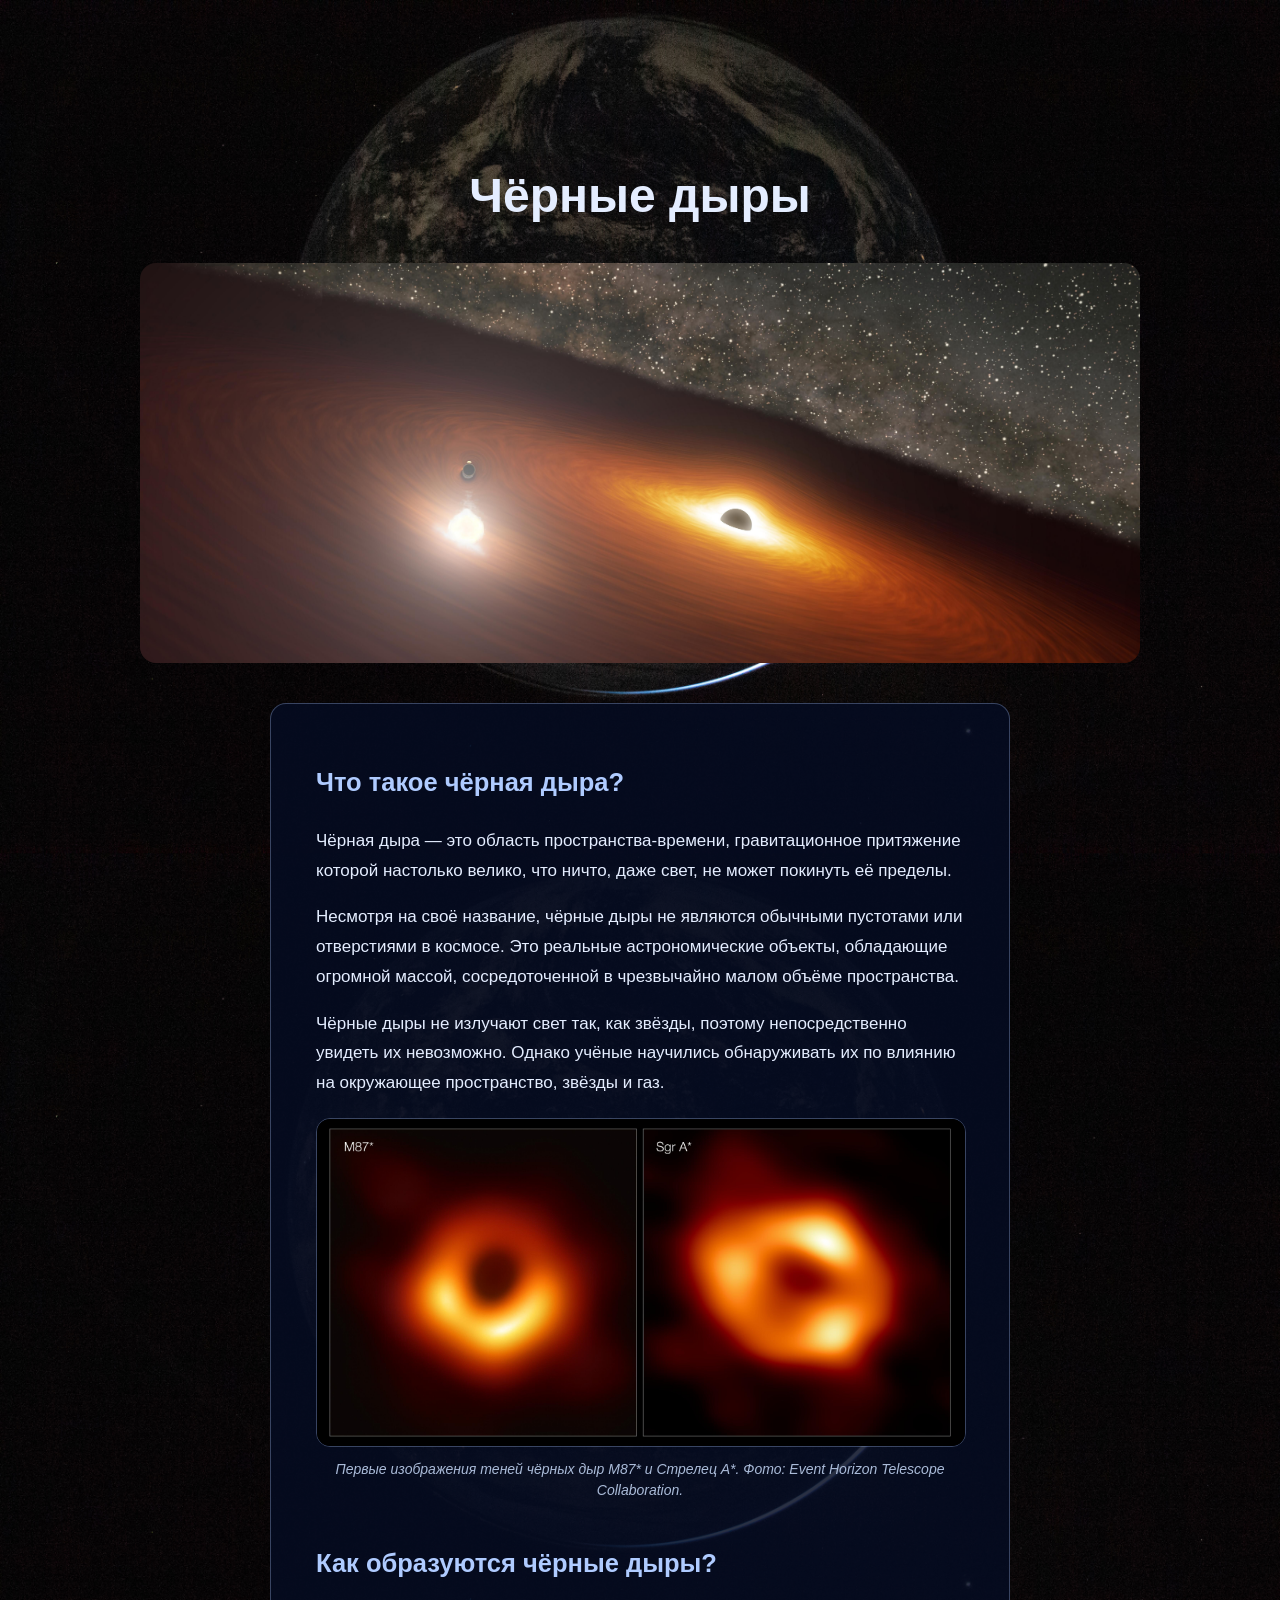
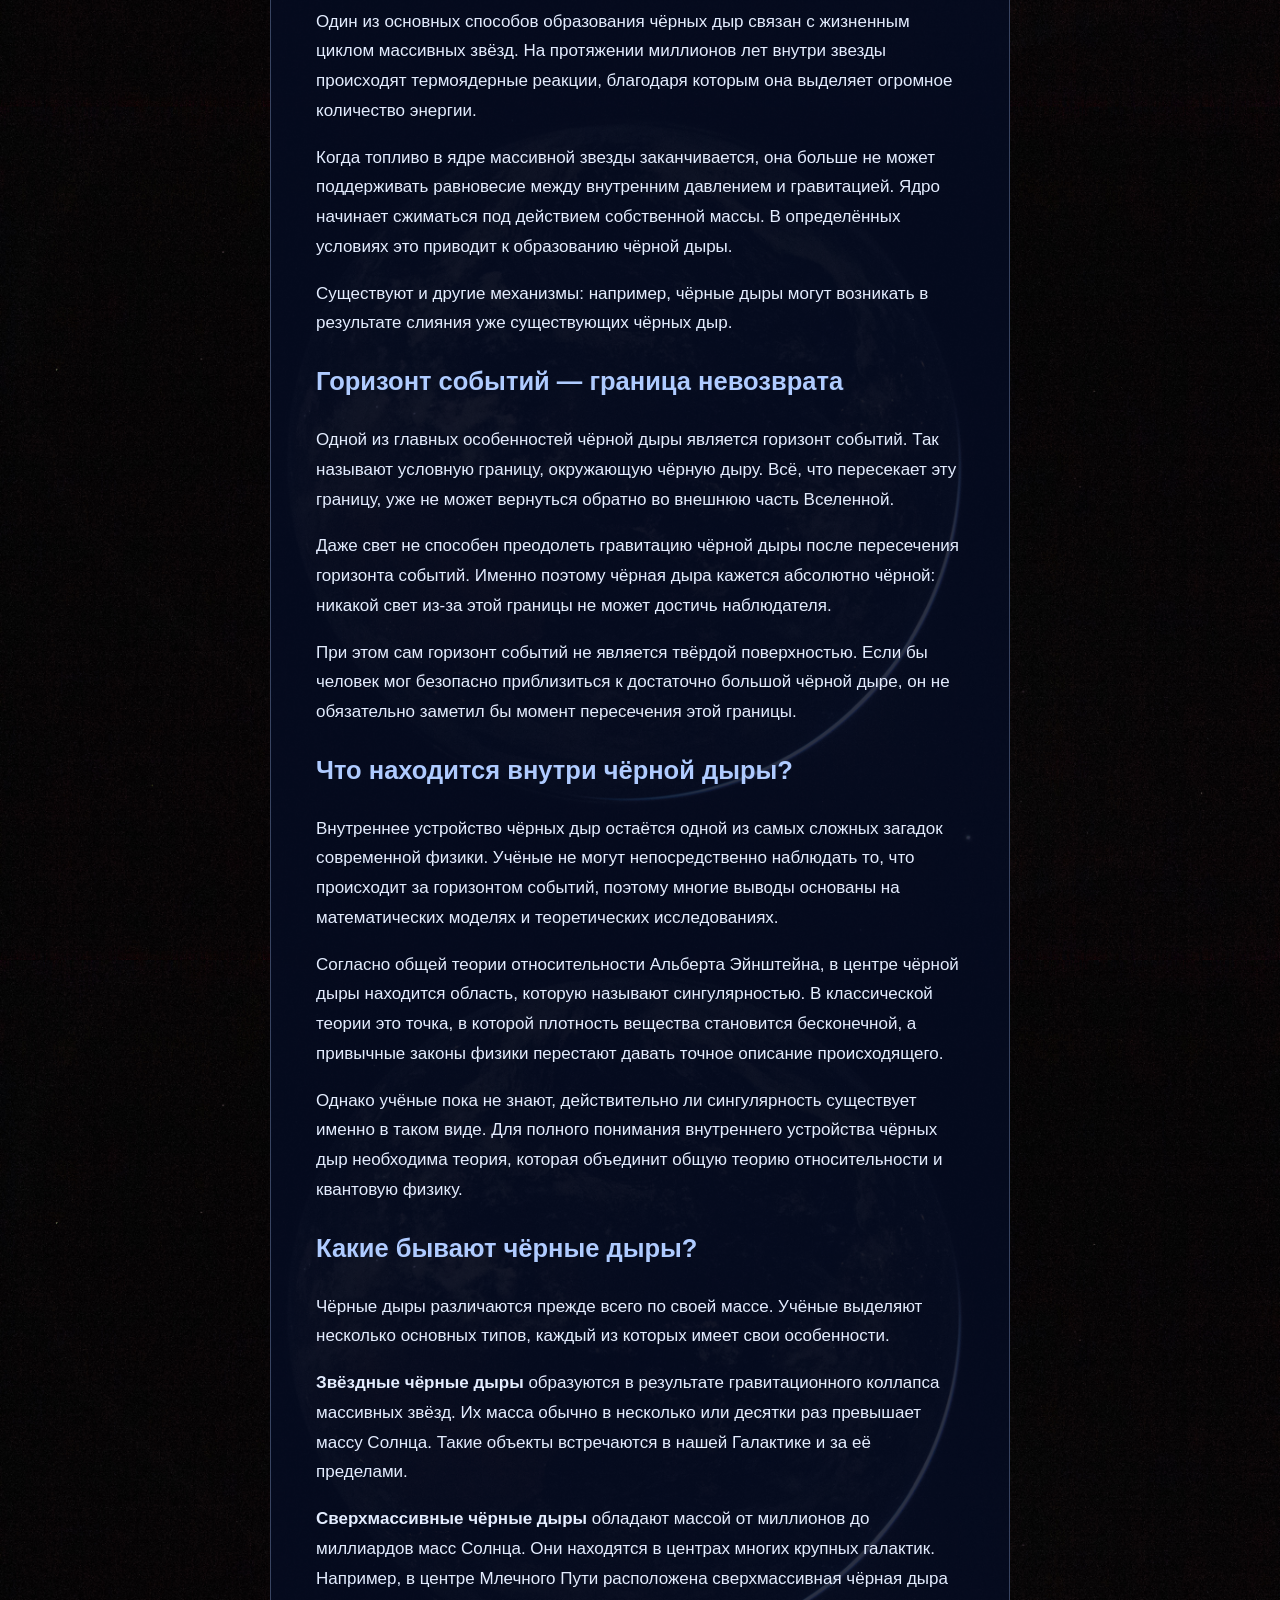
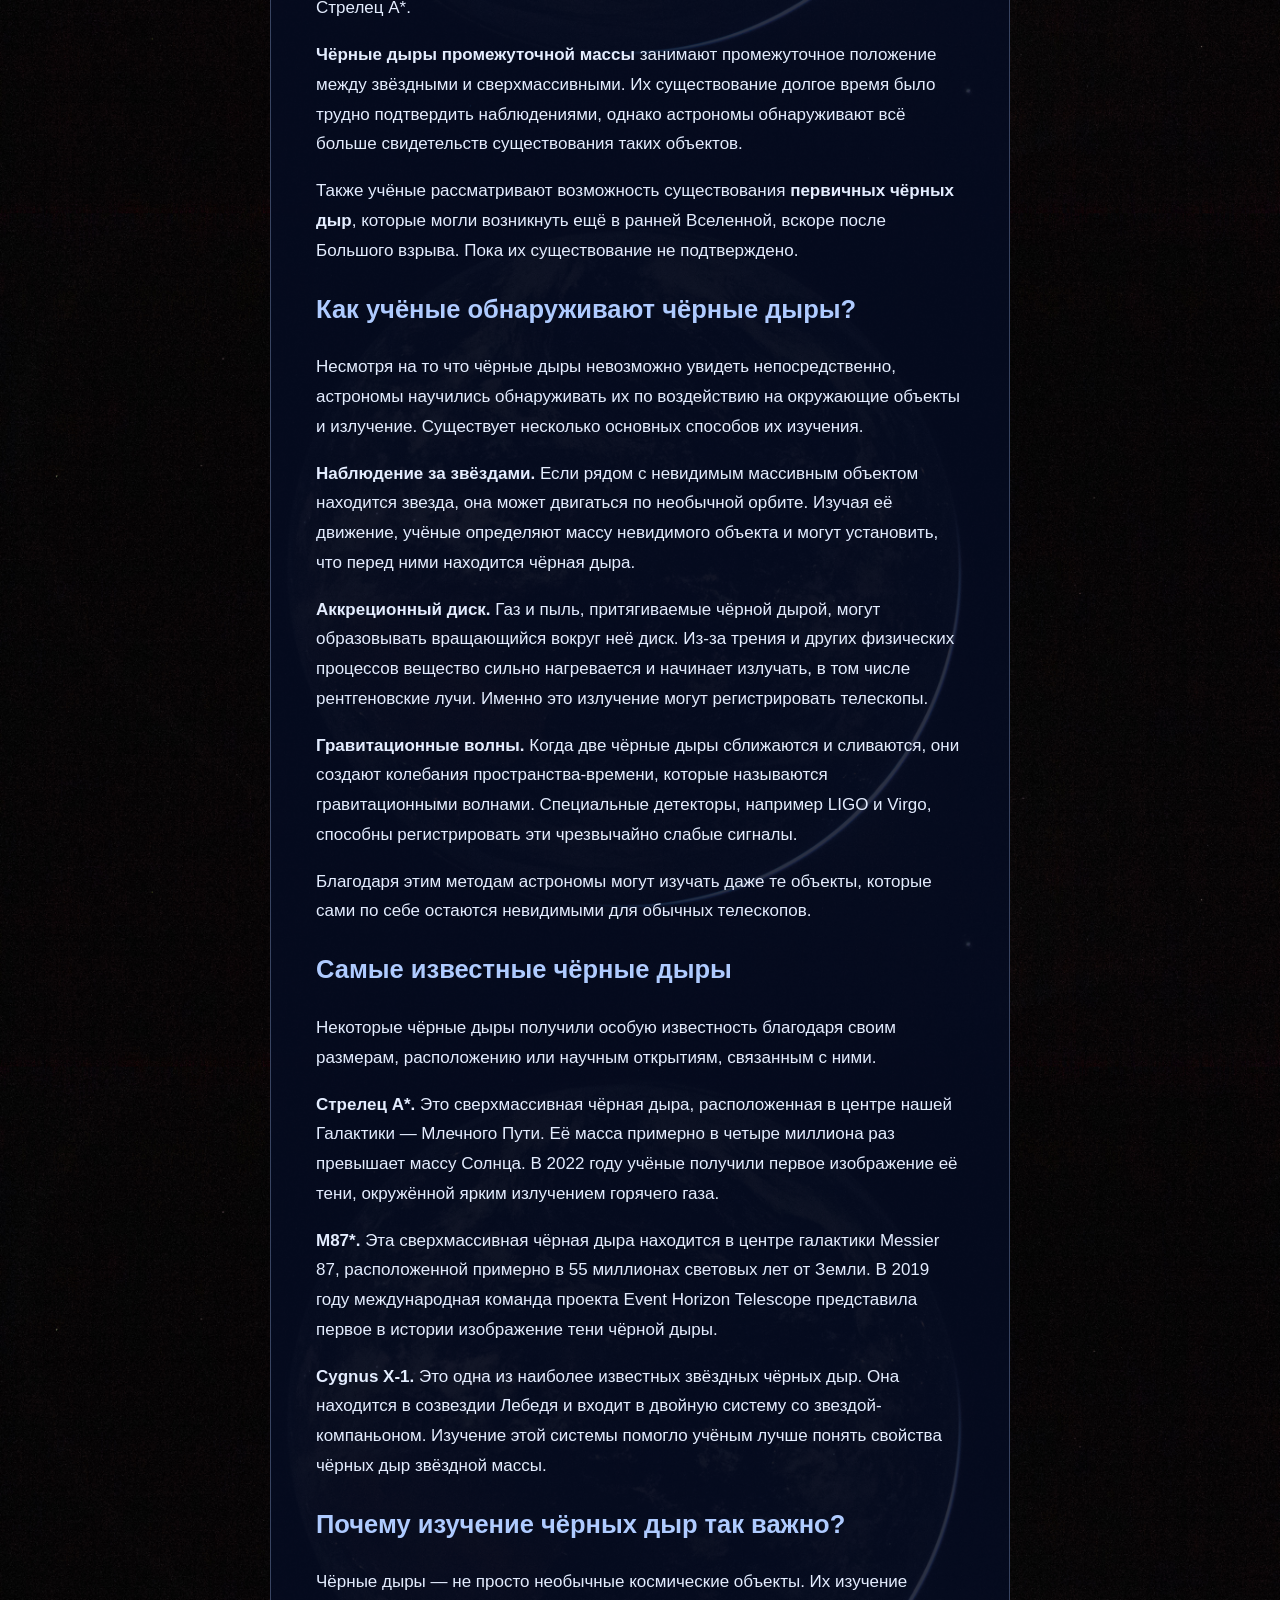
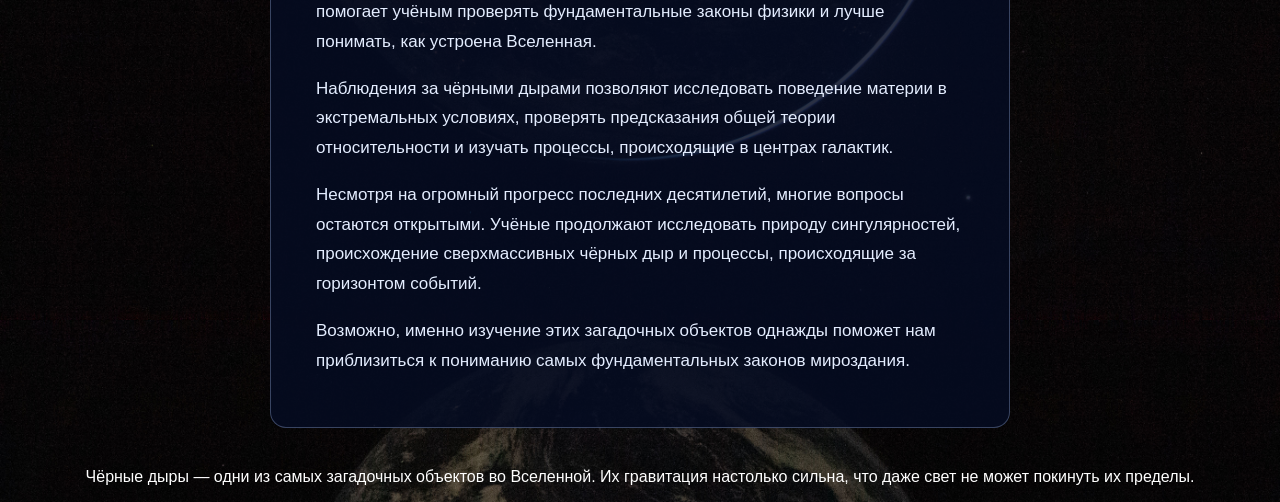
==== black-hole.html @ cbe3c714 "Update black-hole.html" ====
<!DOCTYPE html>
<html lang="ru">
<head>
    <meta charset="UTF-8">
    <meta name="viewport" content="width=device-width, initial-scale=1.0">
    <title>Чёрные дыры</title>
    <link rel="stylesheet" href="style.css">
</head>
<body class="science-page">

    <h1>Чёрные дыры</h1>
    <img src="images/black-hole.jpg" alt="Чёрная дыра" class="article-main-image">
    <div class="article-content">
    <h2>Что такое чёрная дыра?</h2>

    <p>
        Чёрная дыра — это область пространства-времени,
        гравитационное притяжение которой настолько велико,
        что ничто, даже свет, не может покинуть её пределы.
    </p>

    <p>
        Несмотря на своё название, чёрные дыры не являются
        обычными пустотами или отверстиями в космосе.
        Это реальные астрономические объекты, обладающие
        огромной массой, сосредоточенной в чрезвычайно
        малом объёме пространства.
    </p>

    <p>
        Чёрные дыры не излучают свет так, как звёзды,
        поэтому непосредственно увидеть их невозможно.
        Однако учёные научились обнаруживать их по влиянию
        на окружающее пространство, звёзды и газ.
    </p>
    <figure class="article-figure">
    <img src="images/black-holes-eht.jpeg" alt="Изображения чёрных дыр M87* и Стрелец A*">

    <figcaption>
        Первые изображения теней чёрных дыр M87* и Стрелец A*.
        Фото: Event Horizon Telescope Collaboration.
    </figcaption>
</figure>

    <h2>Как образуются чёрные дыры?</h2>

    <p>
        Один из основных способов образования чёрных дыр
        связан с жизненным циклом массивных звёзд.
        На протяжении миллионов лет внутри звезды происходят
        термоядерные реакции, благодаря которым она выделяет
        огромное количество энергии.
    </p>

    <p>
        Когда топливо в ядре массивной звезды заканчивается,
        она больше не может поддерживать равновесие между
        внутренним давлением и гравитацией. Ядро начинает
        сжиматься под действием собственной массы.
        В определённых условиях это приводит к образованию
        чёрной дыры.
    </p>

    <p>
        Существуют и другие механизмы: например, чёрные дыры
        могут возникать в результате слияния уже существующих
        чёрных дыр.
    </p>
    <h2>Горизонт событий — граница невозврата</h2>

<p>
    Одной из главных особенностей чёрной дыры является
    горизонт событий. Так называют условную границу,
    окружающую чёрную дыру. Всё, что пересекает эту
    границу, уже не может вернуться обратно во внешнюю
    часть Вселенной.
</p>

<p>
    Даже свет не способен преодолеть гравитацию чёрной
    дыры после пересечения горизонта событий. Именно
    поэтому чёрная дыра кажется абсолютно чёрной:
    никакой свет из-за этой границы не может достичь
    наблюдателя.
</p>

<p>
    При этом сам горизонт событий не является твёрдой
    поверхностью. Если бы человек мог безопасно
    приблизиться к достаточно большой чёрной дыре,
    он не обязательно заметил бы момент пересечения
    этой границы.
</p>
<h2>Что находится внутри чёрной дыры?</h2>

<p>
    Внутреннее устройство чёрных дыр остаётся одной
    из самых сложных загадок современной физики.
    Учёные не могут непосредственно наблюдать то,
    что происходит за горизонтом событий, поэтому
    многие выводы основаны на математических моделях
    и теоретических исследованиях.
</p>

<p>
    Согласно общей теории относительности Альберта
    Эйнштейна, в центре чёрной дыры находится область,
    которую называют сингулярностью. В классической
    теории это точка, в которой плотность вещества
    становится бесконечной, а привычные законы физики
    перестают давать точное описание происходящего.
</p>

<p>
    Однако учёные пока не знают, действительно ли
    сингулярность существует именно в таком виде.
    Для полного понимания внутреннего устройства
    чёрных дыр необходима теория, которая объединит
    общую теорию относительности и квантовую физику.
</p>
<h2>Какие бывают чёрные дыры?</h2>

<p>
    Чёрные дыры различаются прежде всего по своей массе.
    Учёные выделяют несколько основных типов, каждый
    из которых имеет свои особенности.
</p>

<p>
    <strong>Звёздные чёрные дыры</strong> образуются
    в результате гравитационного коллапса массивных
    звёзд. Их масса обычно в несколько или десятки раз
    превышает массу Солнца. Такие объекты встречаются
    в нашей Галактике и за её пределами.
</p>

<p>
    <strong>Сверхмассивные чёрные дыры</strong> обладают
    массой от миллионов до миллиардов масс Солнца.
    Они находятся в центрах многих крупных галактик.
    Например, в центре Млечного Пути расположена
    сверхмассивная чёрная дыра Стрелец A*.
</p>

<p>
    <strong>Чёрные дыры промежуточной массы</strong>
    занимают промежуточное положение между звёздными
    и сверхмассивными. Их существование долгое время
    было трудно подтвердить наблюдениями, однако
    астрономы обнаруживают всё больше свидетельств
    существования таких объектов.
</p>

<p>
    Также учёные рассматривают возможность
    существования <strong>первичных чёрных дыр</strong>,
    которые могли возникнуть ещё в ранней Вселенной,
    вскоре после Большого взрыва. Пока их существование
    не подтверждено.
</p>
<h2>Как учёные обнаруживают чёрные дыры?</h2>

<p>
    Несмотря на то что чёрные дыры невозможно увидеть
    непосредственно, астрономы научились обнаруживать
    их по воздействию на окружающие объекты и излучение.
    Существует несколько основных способов их изучения.
</p>

<p>
    <strong>Наблюдение за звёздами.</strong>
    Если рядом с невидимым массивным объектом находится
    звезда, она может двигаться по необычной орбите.
    Изучая её движение, учёные определяют массу
    невидимого объекта и могут установить, что перед
    ними находится чёрная дыра.
</p>

<p>
    <strong>Аккреционный диск.</strong>
    Газ и пыль, притягиваемые чёрной дырой, могут
    образовывать вращающийся вокруг неё диск.
    Из-за трения и других физических процессов
    вещество сильно нагревается и начинает излучать,
    в том числе рентгеновские лучи. Именно это
    излучение могут регистрировать телескопы.
</p>

<p>
    <strong>Гравитационные волны.</strong>
    Когда две чёрные дыры сближаются и сливаются,
    они создают колебания пространства-времени,
    которые называются гравитационными волнами.
    Специальные детекторы, например LIGO и Virgo,
    способны регистрировать эти чрезвычайно слабые
    сигналы.
</p>

<p>
    Благодаря этим методам астрономы могут изучать
    даже те объекты, которые сами по себе остаются
    невидимыми для обычных телескопов.
</p>
<h2>Самые известные чёрные дыры</h2>

<p>
    Некоторые чёрные дыры получили особую известность
    благодаря своим размерам, расположению или научным
    открытиям, связанным с ними.
</p>

<p>
    <strong>Стрелец A*.</strong>
    Это сверхмассивная чёрная дыра, расположенная
    в центре нашей Галактики — Млечного Пути.
    Её масса примерно в четыре миллиона раз превышает
    массу Солнца. В 2022 году учёные получили первое
    изображение её тени, окружённой ярким излучением
    горячего газа.
</p>

<p>
    <strong>M87*.</strong>
    Эта сверхмассивная чёрная дыра находится в центре
    галактики Messier 87, расположенной примерно
    в 55 миллионах световых лет от Земли.
    В 2019 году международная команда проекта
    Event Horizon Telescope представила первое
    в истории изображение тени чёрной дыры.
</p>

<p>
    <strong>Cygnus X-1.</strong>
    Это одна из наиболее известных звёздных чёрных дыр.
    Она находится в созвездии Лебедя и входит в двойную
    систему со звездой-компаньоном. Изучение этой
    системы помогло учёным лучше понять свойства
    чёрных дыр звёздной массы.
</p>
<h2>Почему изучение чёрных дыр так важно?</h2>

<p>
    Чёрные дыры — не просто необычные космические
    объекты. Их изучение помогает учёным проверять
    фундаментальные законы физики и лучше понимать,
    как устроена Вселенная.
</p>

<p>
    Наблюдения за чёрными дырами позволяют исследовать
    поведение материи в экстремальных условиях,
    проверять предсказания общей теории относительности
    и изучать процессы, происходящие в центрах галактик.
</p>

<p>
    Несмотря на огромный прогресс последних десятилетий,
    многие вопросы остаются открытыми. Учёные продолжают
    исследовать природу сингулярностей, происхождение
    сверхмассивных чёрных дыр и процессы, происходящие
    за горизонтом событий.
</p>

<p>
    Возможно, именно изучение этих загадочных объектов
    однажды поможет нам приблизиться к пониманию
    самых фундаментальных законов мироздания.
</p>

</div>
    <p>
        Чёрные дыры — одни из самых загадочных объектов во Вселенной.
        Их гравитация настолько сильна, что даже свет не может покинуть их пределы.
    </p>
</div>

</body>
</html>
---- style.css ----
body {
    background-image: url("images/space.png");
    background-size: cover;
background-position: center;
background-repeat: no-repeat;
background-attachment: fixed;
    color: white;
    font-family: 'Manrope', sans-serif;
    text-align: center;
    padding-top: 100px;
}

h1 {
    font-family: 'Space Grotesk', sans-serif;
    color: #E4EDFF;
    font-size: 42px;
}
header {
    padding: 60px 20px;
}

header h1 {
    font-family: 'Space Grotesk', sans-serif;
    font-size: 56px;
    color: #AFCBFF;
    margin-bottom: 20px;
}

header p {
    font-size: 18px;
    letter-spacing: 3px;
}
.menu-button {
    position: absolute;
    top: 25px;
    right: 30px;
    font-size: 40px;
    color: #FFFFFF;
    background: rgba(255, 255, 255, 0.08);
    border: 1px solid rgba(255, 255, 255, 0.6);
    border-radius: 12px;
    width: 55px;
    height: 55px;
    cursor: pointer;
}
.dropdown-menu {
    display: none;
    position: absolute;
    top: 90px;
    right: 30px;
    width: 220px;
    padding: 15px;
    background: rgba(15, 25, 55, 0.95);
    border: 1px solid rgba(255, 255, 255, 0.5);
    border-radius: 12px;
    color: #E4EDFF;
    text-align: left;
    z-index: 10;
}

.dropdown-menu.active {
    display: block;
}
.science-page {
    background-color: #050817;
    background-image: url("images/science.jpg");
    background-size: 100% auto;
    background-position: center top;
    background-repeat: repeat-y;
    background-attachment: scroll;
}
.science-page h1 {
    font-family: 'Space Grotesk', sans-serif;
    font-size: 48px;
    color: #E4EDFF;
    text-align: center;
    margin-top: 60px;
    margin-bottom: 40px;
}
.science-intro {
    font-family: 'Manrope', sans-serif;
    font-size: 18px;
    color: #C5D5F0;
    text-align: center;
    max-width: 700px;
    margin: 0 auto 60px;
    line-height: 1.6;
}
.article-card {
    background: rgba(5, 12, 35, 0.85);
    border: 1px solid rgba(175, 203, 255, 0.4);
    border-radius: 16px;
    padding: 25px;
    max-width: 350px;
    margin: 30px auto;
    color: #E4EDFF;
    text-align: left;
}

.article-card h2 {
    font-family: 'Space Grotesk', sans-serif;
    color: #AFCBFF;
    font-size: 26px;
    margin-top: 0;
}

.article-card p {
    font-family: 'Manrope', sans-serif;
    font-size: 16px;
    line-height: 1.6;
}
.article-card img {
    width: 100%;
    height: 180px;
    object-fit: cover;
    border-radius: 10px;
    margin-bottom: 15px;
}
.article-card {
    transition: transform 0.3s ease, border-color 0.3s ease;
}

.article-card:hover {
    transform: translateY(-6px);
    border-color: #AFCBFF;
}
.article-card-link {
    text-decoration: none;
    color: inherit;
    display: block;
    width: fit-content;
    margin: 30px auto;
}
.article-content {
    max-width: 740px;
    margin: 40px auto;
    padding: 35px 45px;
    background: rgba(5, 12, 35, 0.85);
    border: 1px solid rgba(175, 203, 255, 0.3);
    border-radius: 16px;
    color: #E4EDFF;
    font-family: 'Manrope', sans-serif;
    font-size: 17px;
    line-height: 1.75;
    text-align: left;
    box-sizing: border-box;
}
.article-main-image {
    display: block;
    width: 80%;
    max-width: 1000px;
    height: 400px;
    object-fit: cover;
    border-radius: 16px;
    margin: 30px auto;
}
.article-figure {
    margin: 20px 0 40px;
    text-align: center;
}

.article-figure img {
    display: block;
    width: 100%;
    max-width: 750px;
    height: auto;
    margin: 0 auto;
    border-radius: 14px;
    border: 1px solid rgba(175, 203, 255, 0.3);
}

.article-figure figcaption {
    margin-top: 12px;
    color: #AABBD8;
    font-size: 14px;
    line-height: 1.5;
    font-style: italic;
}
h2 {
    font-family: 'Space Grotesk', sans-serif;
    font-weight: 600;
    color: #AFCBFF;
}
.article-content p {
    text-align: left;
}
.article-content h2 {
    text-align: left;
}
.article-content {
    text-align: left;
}

.article-content p {
    text-align: left;
}

.article-content h2 {
    text-align: left;
}
.planetariums-section {
    max-width: 1200px;
    margin: 100px auto;
    padding: 30px;
    color: #E4EDFF;
}

.planetariums-section h2 {
    font-family: 'Space Grotesk', sans-serif;
    font-size: 36px;
    color: #AFCBFF;
    margin-bottom: 20px;
}

.planetariums-section p {
    font-family: 'Manrope', sans-serif;
    font-size: 18px;
    margin-bottom: 35px;
}

#map {
    width: 100%;
    height: 550px;
    border: 1px solid rgba(175, 203, 255, 0.5);
    border-radius: 18px;
    overflow: hidden;
}
.map-subtitle {
    font-size: 14px !important;
    opacity: 0.7;
    margin-top: -25px;
    font-style: italic;
}
@media (max-width: 768px) {
    body {
        background-attachment: scroll;
        background-size: auto 100%;
        background-position: center top;
        background-repeat: repeat-y;
        background-color: #050817;
    }
}
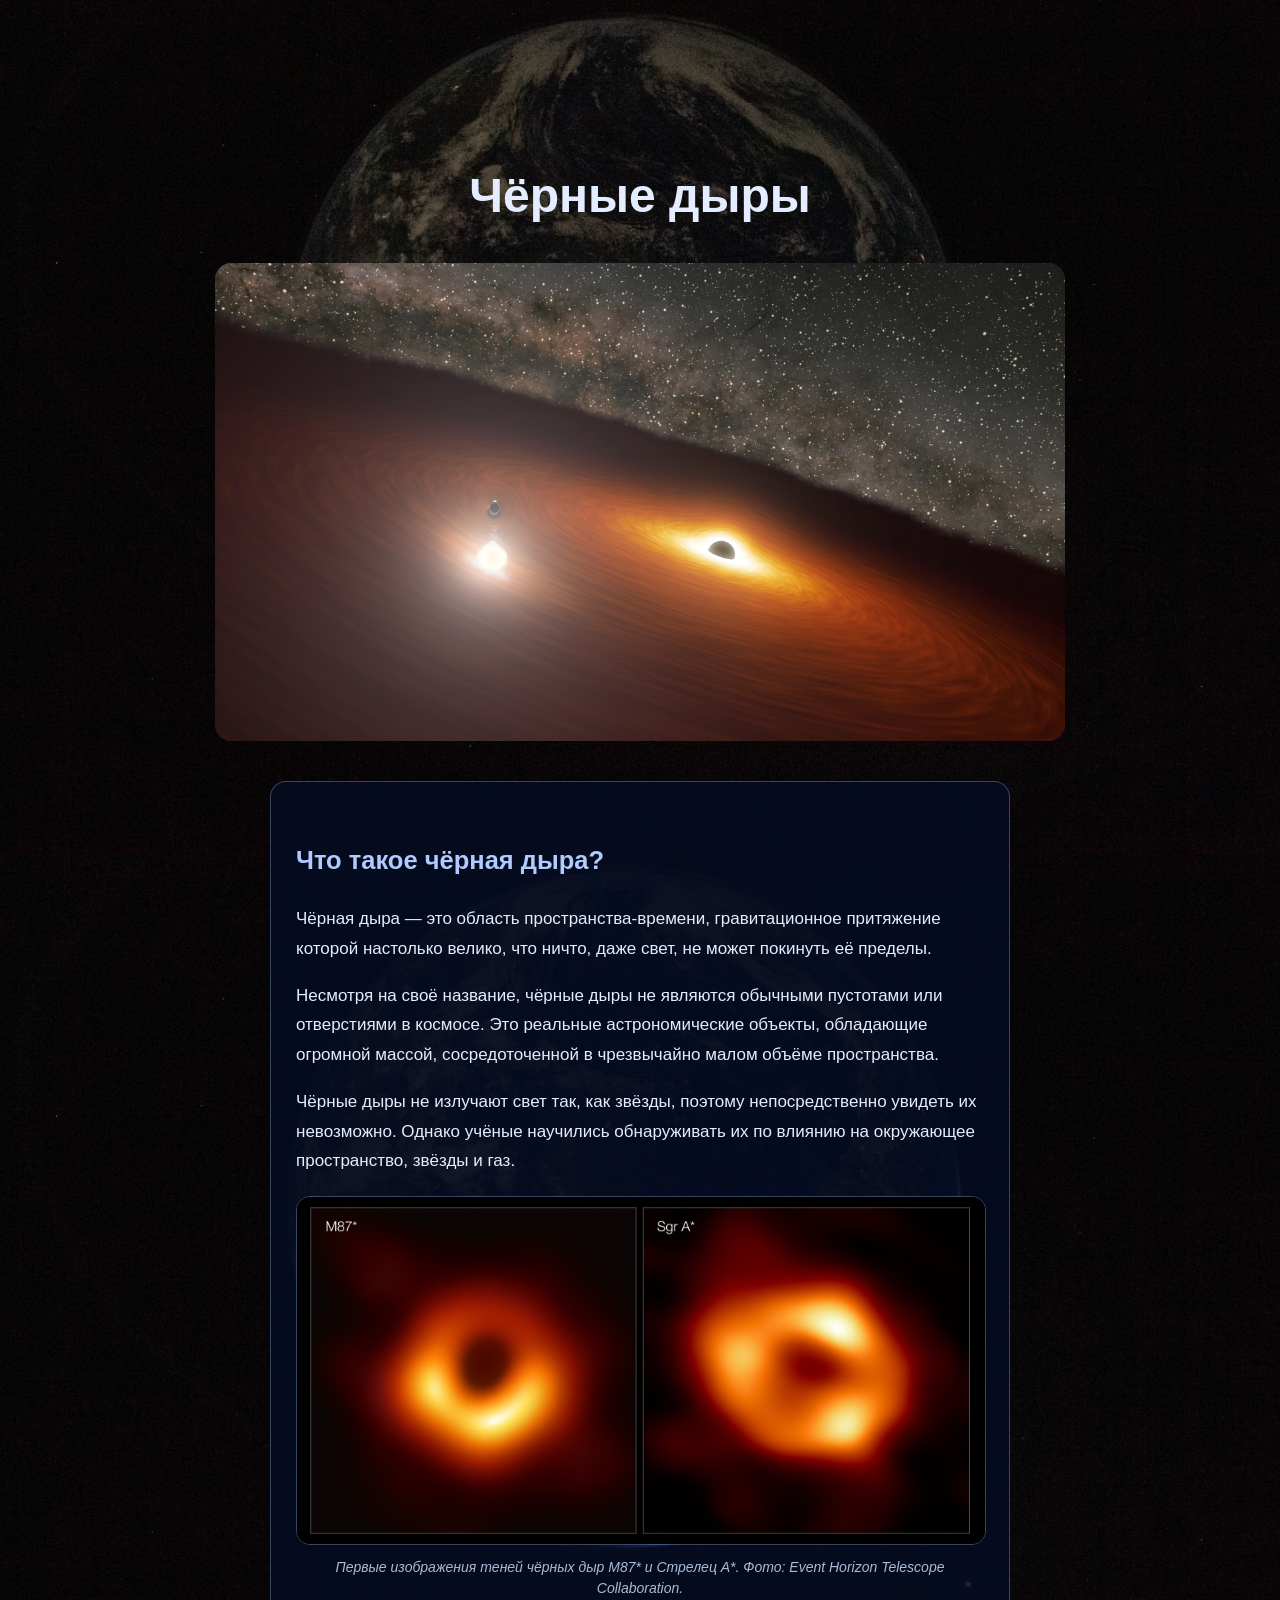
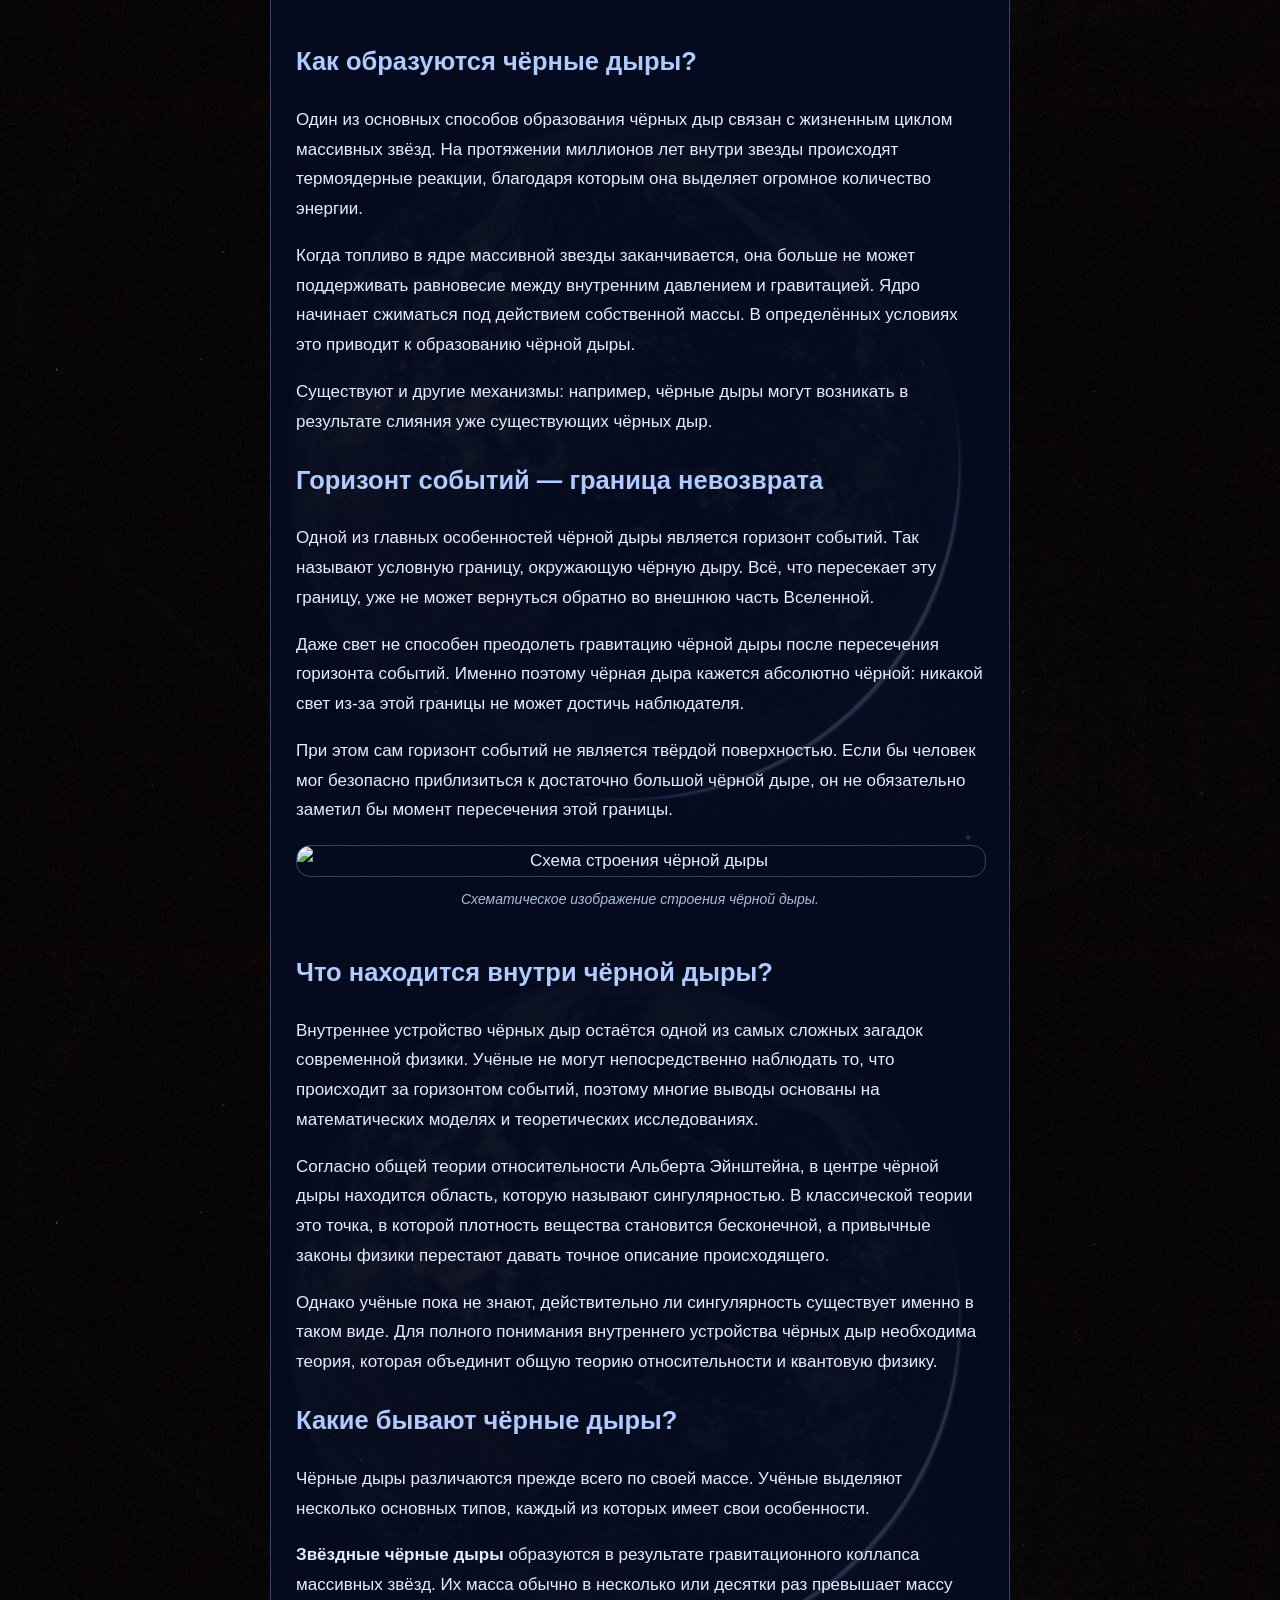
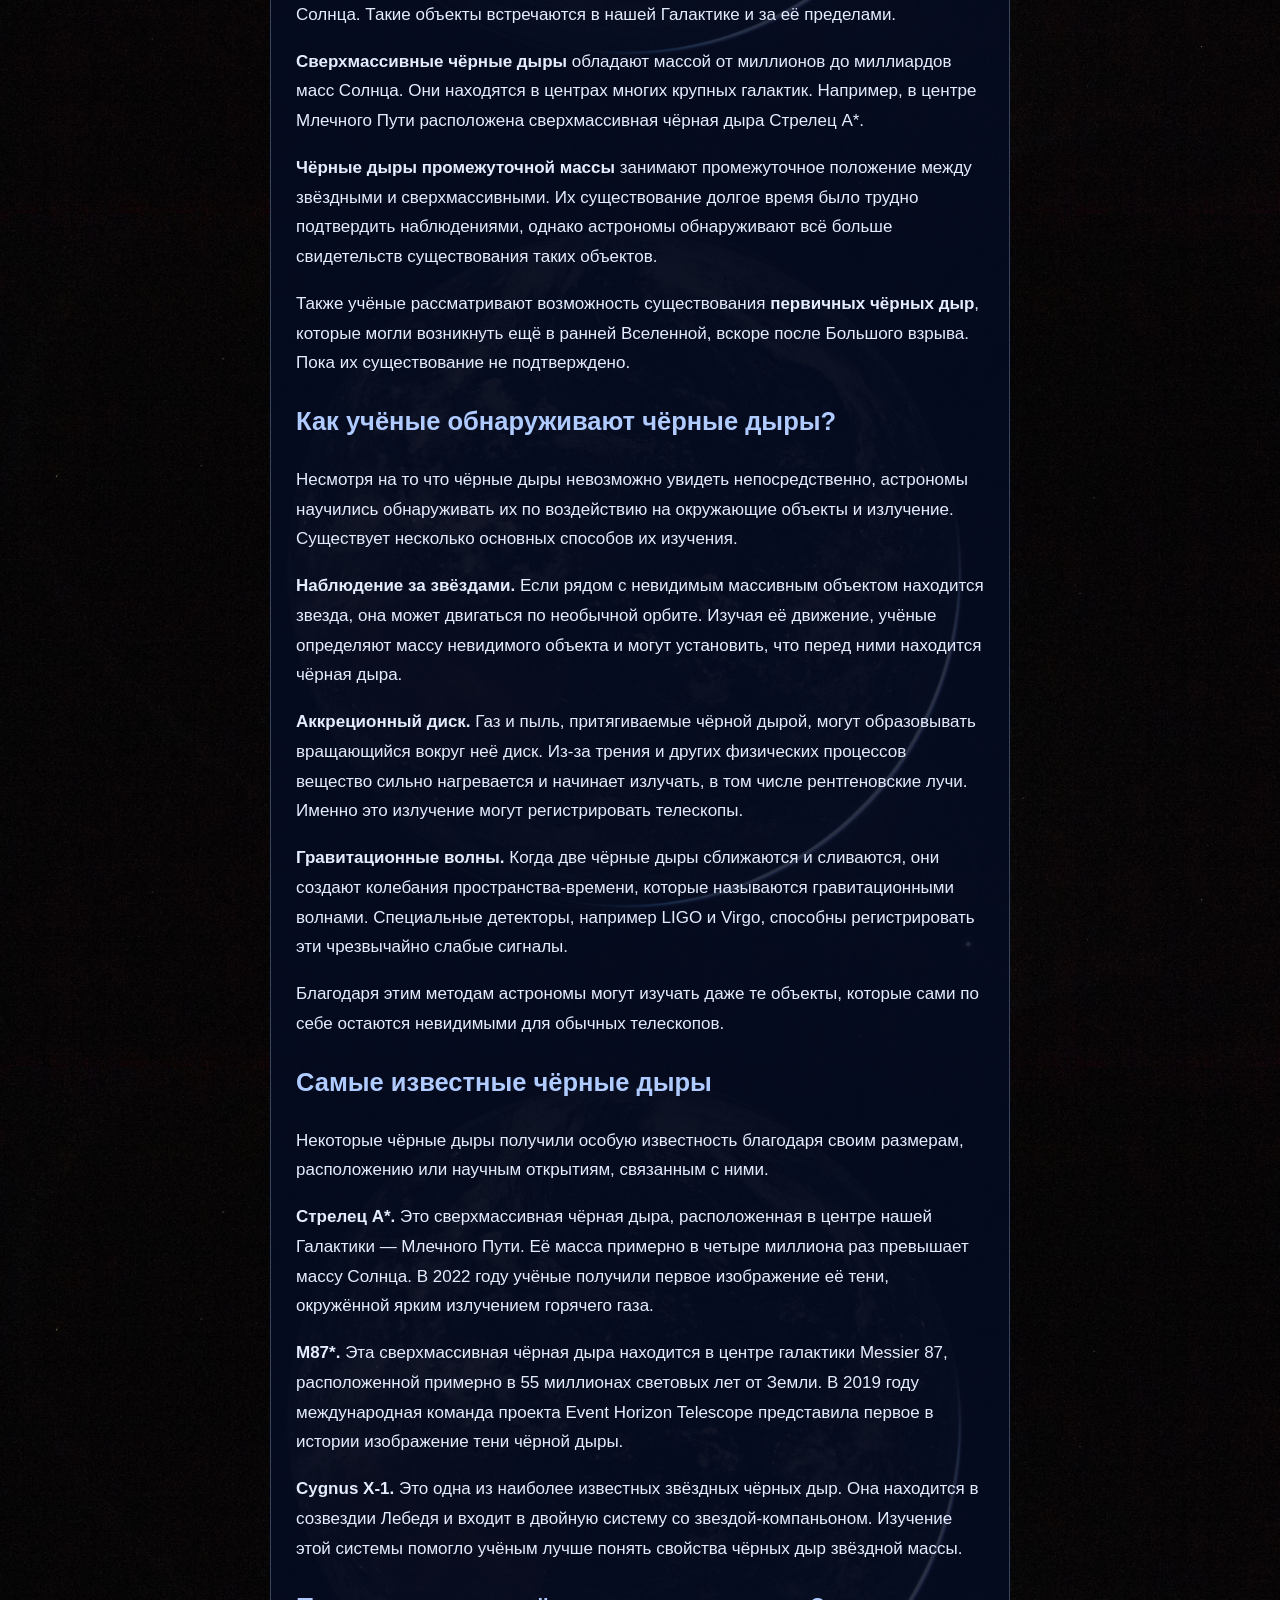
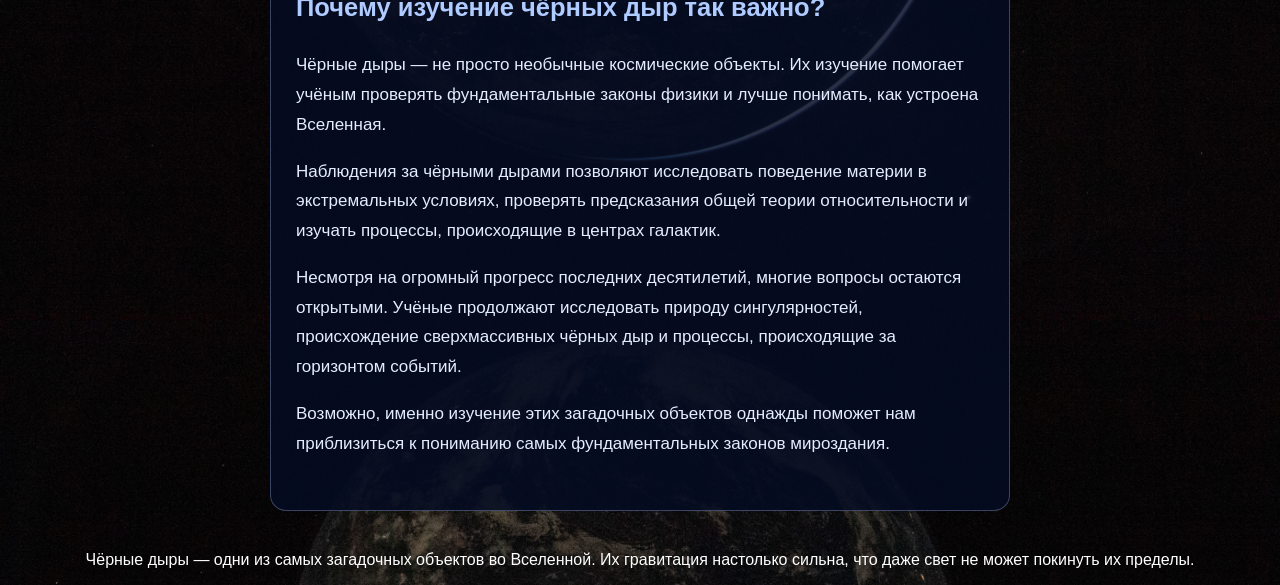
==== commit 1c5d188b: "Update black-hole.html" ====
--- a/black-hole.html
+++ b/black-hole.html
@@ -91,6 +91,12 @@
     он не обязательно заметил бы момент пересечения
     этой границы.
 </p>
+<figure class="article-figure">
+    <img src="images/structure.jpg" alt="Схема строения чёрной дыры">
+    <figcaption>
+        Схематическое изображение строения чёрной дыры.
+    </figcaption>
+</figure>
 <h2>Что находится внутри чёрной дыры?</h2>
 
 <p>
--- a/style.css
+++ b/style.css
@@ -134,7 +134,7 @@
 .article-content {
     max-width: 740px;
     margin: 40px auto;
-    padding: 35px 45px;
+    padding: 35px 25px;
     background: rgba(5, 12, 35, 0.85);
     border: 1px solid rgba(175, 203, 255, 0.3);
     border-radius: 16px;
@@ -148,9 +148,9 @@
 .article-main-image {
     display: block;
     width: 80%;
-    max-width: 1000px;
-    height: 400px;
-    object-fit: cover;
+    max-width: 850px;
+    height: auto;
+    object-fit: contain;
     border-radius: 16px;
     margin: 30px auto;
 }
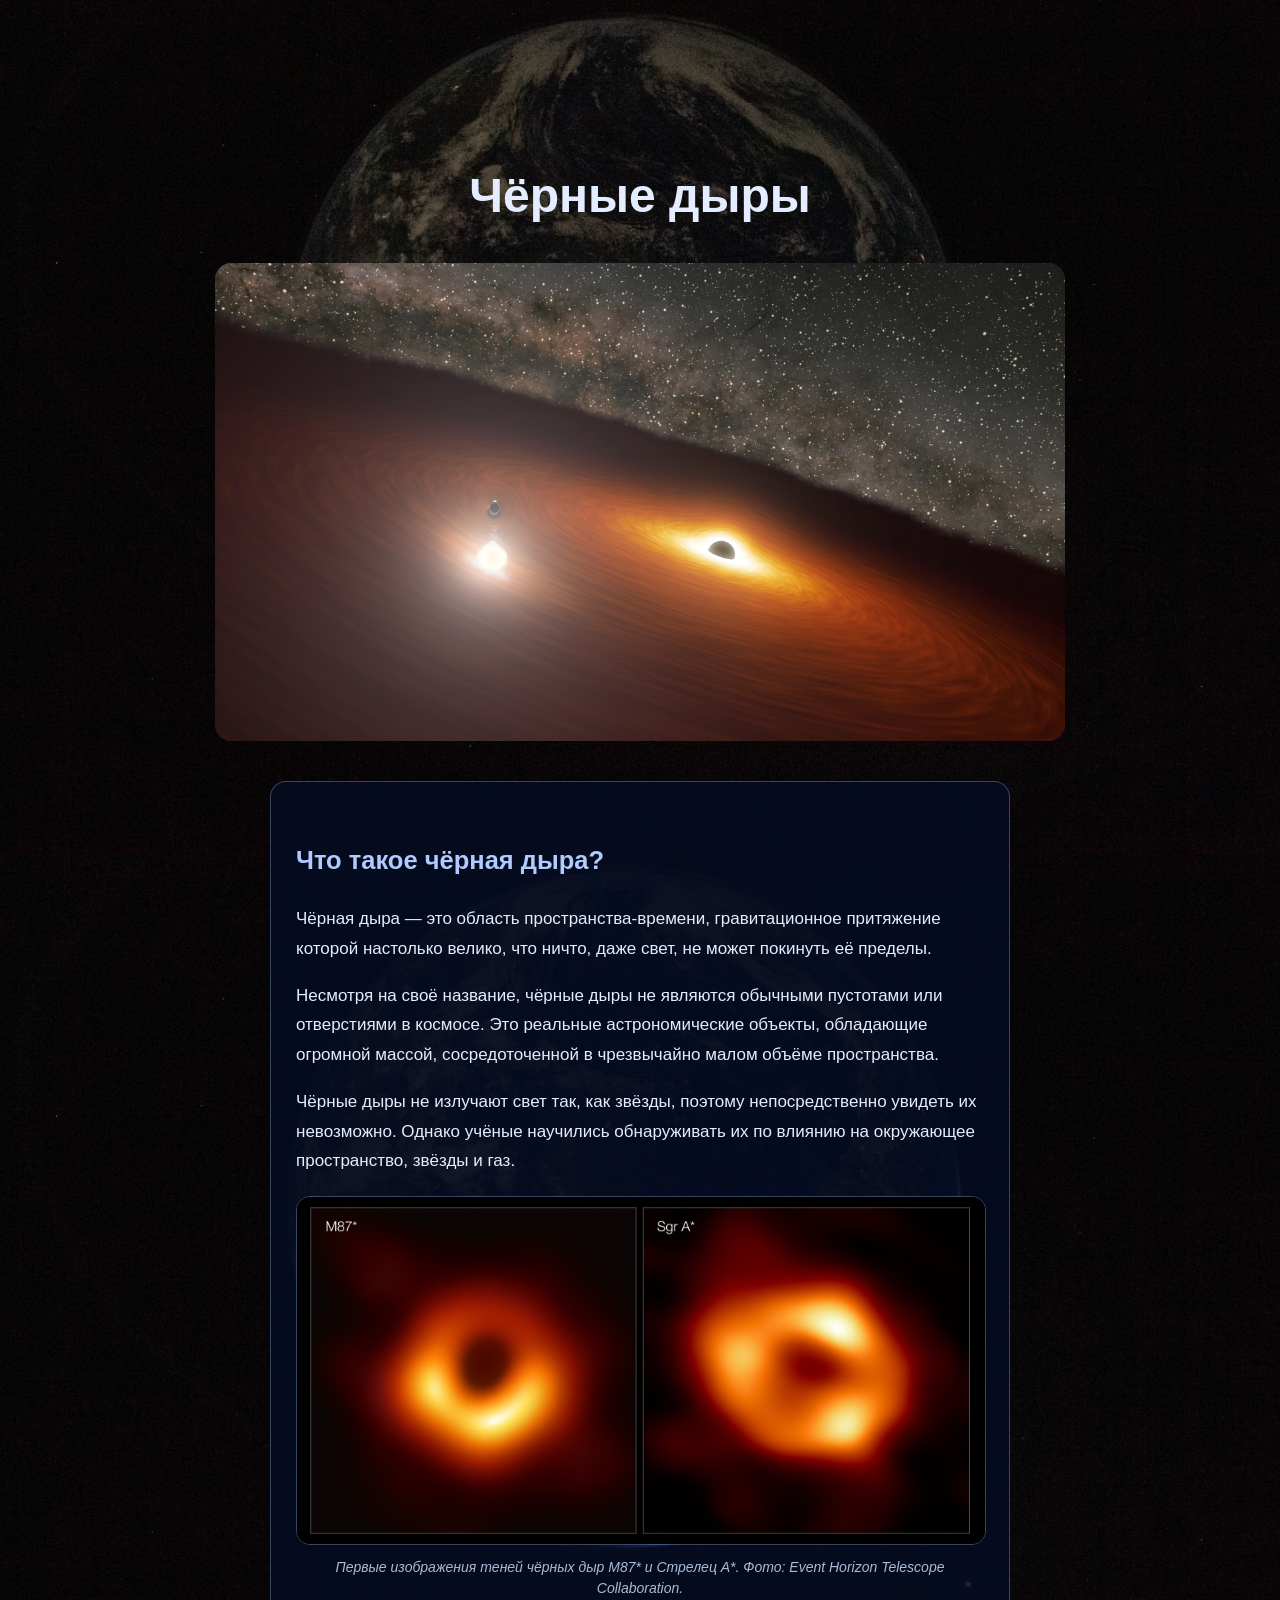
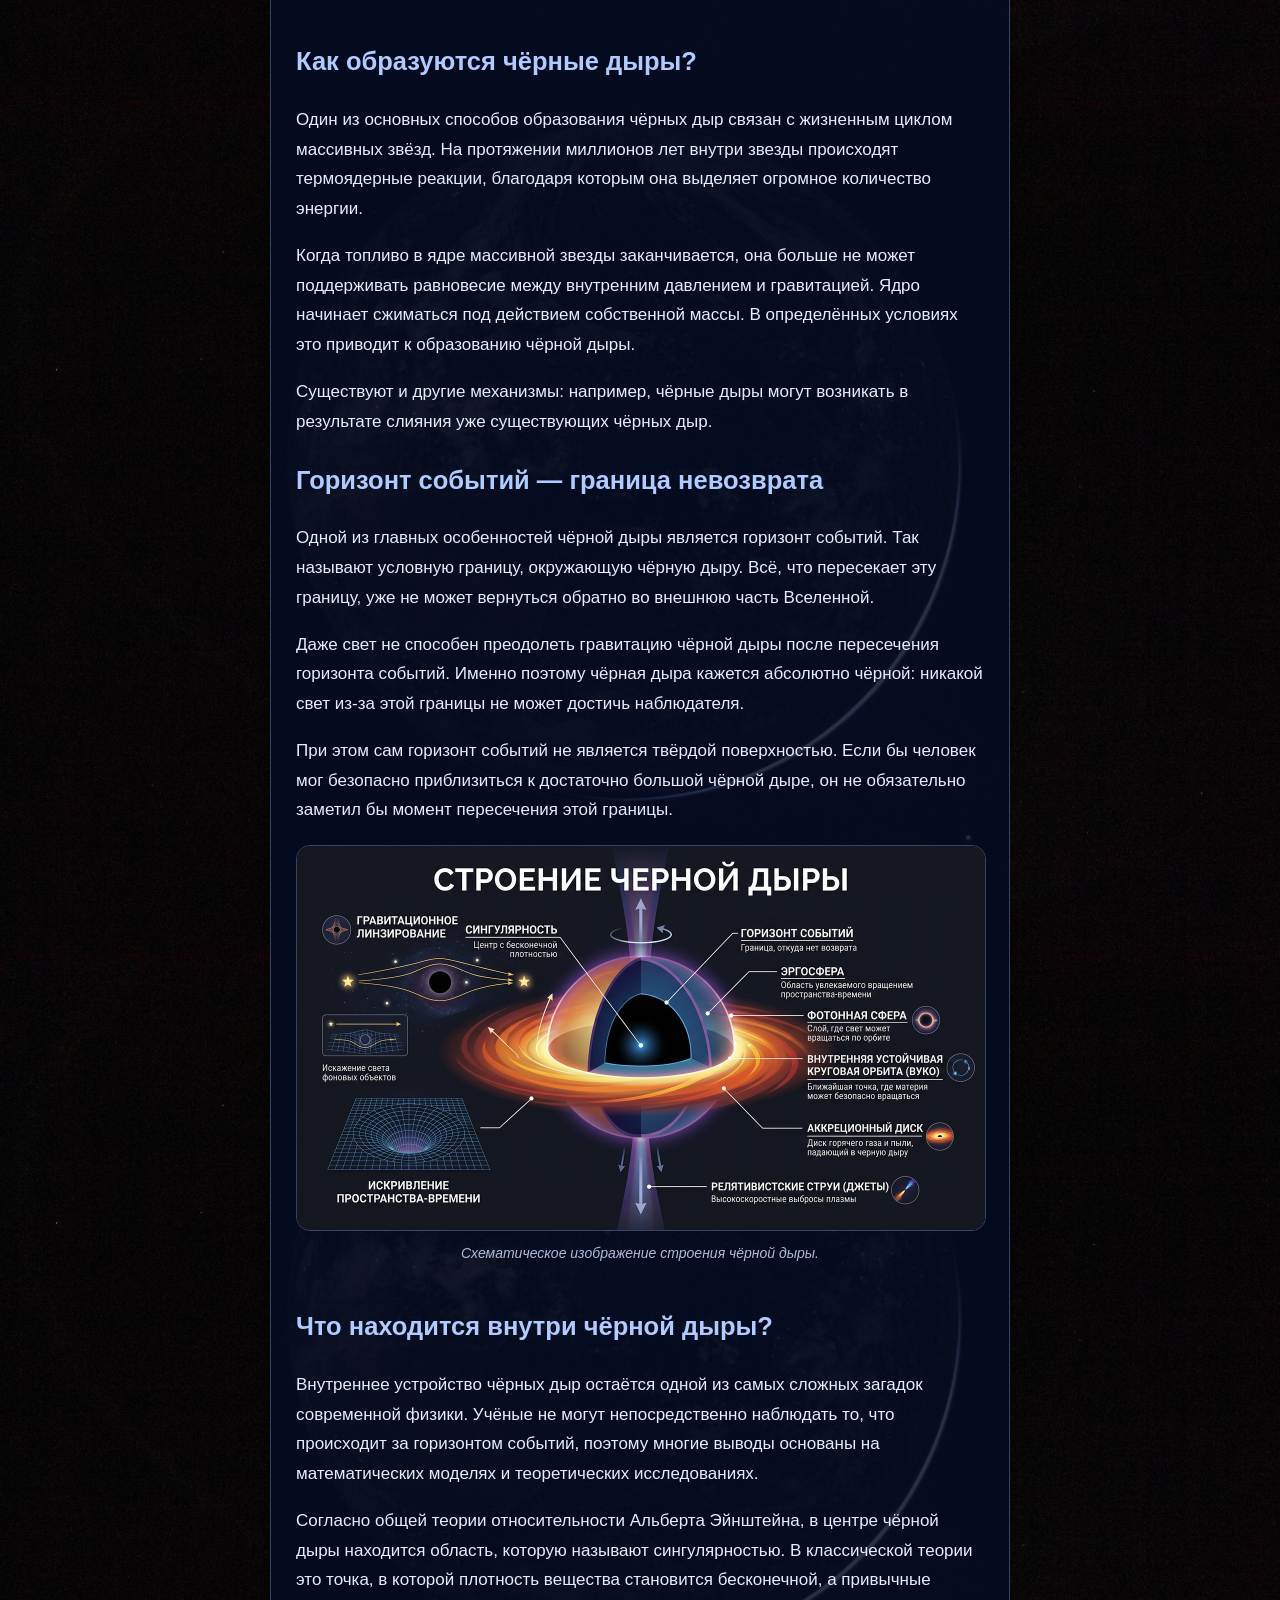
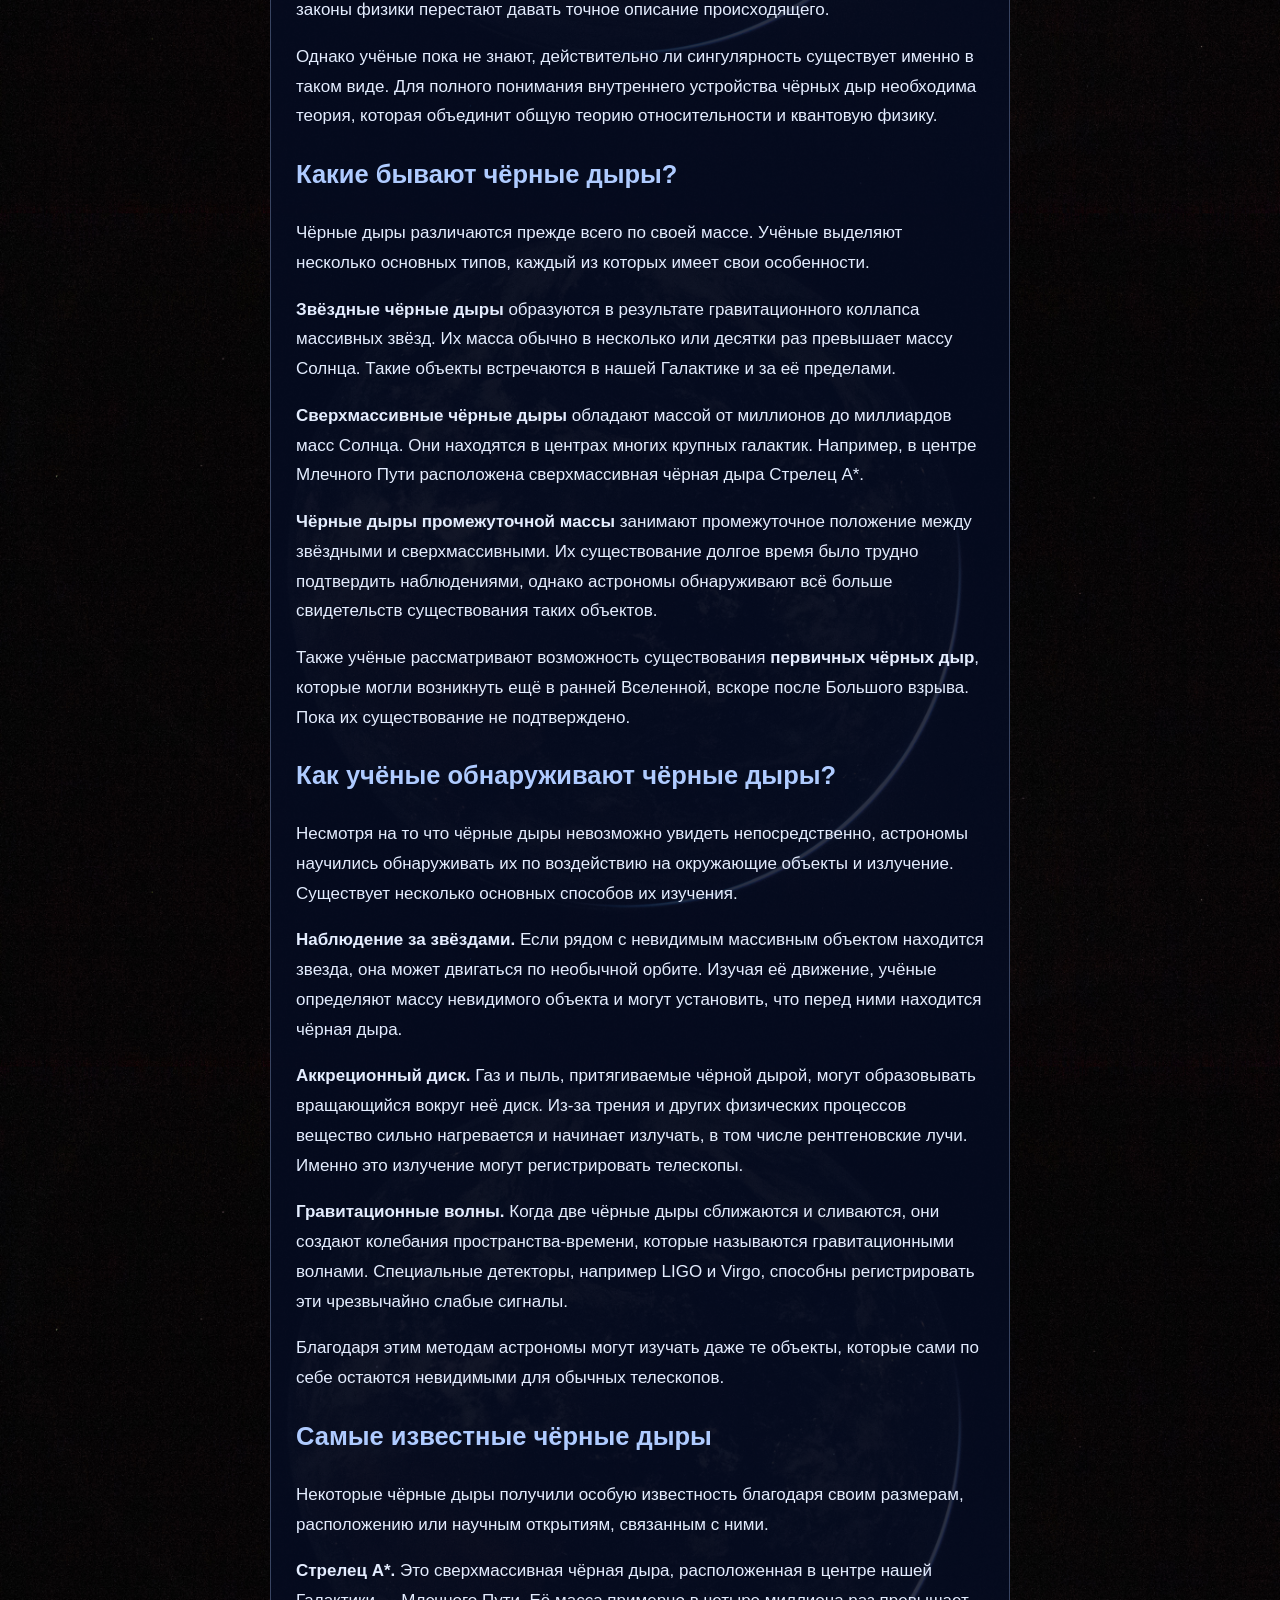
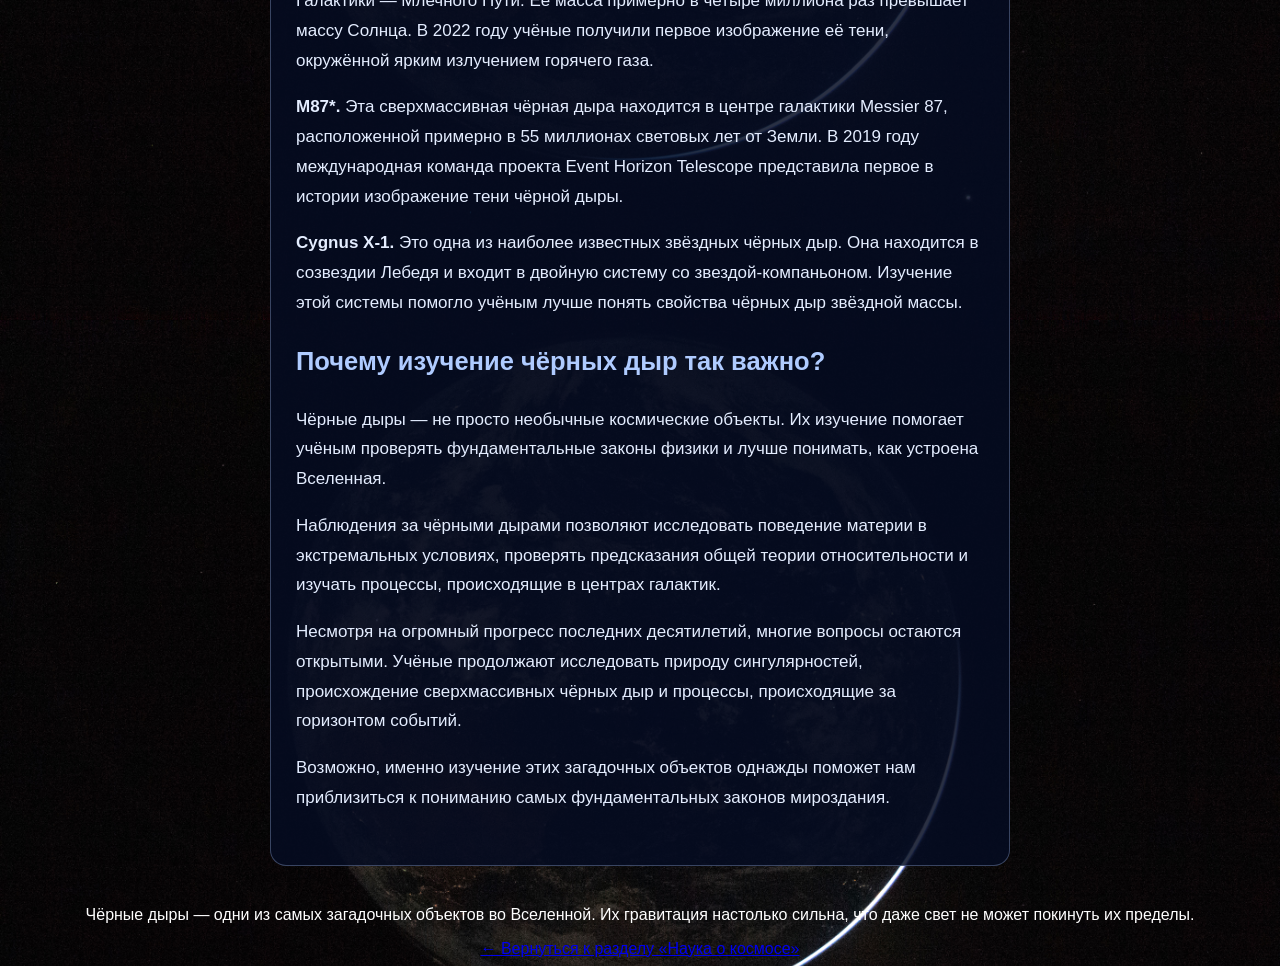
==== commit 30783f35: "Update black-hole.html" ====
--- a/black-hole.html
+++ b/black-hole.html
@@ -278,6 +278,10 @@
         Чёрные дыры — одни из самых загадочных объектов во Вселенной.
         Их гравитация настолько сильна, что даже свет не может покинуть их пределы.
     </p>
+    <a href="science.html" class="back-button">
+        ← Вернуться к разделу «Наука о космосе»
+    </a>
+
 </div>
 
 </body>
--- a/style.css
+++ b/style.css
@@ -53,11 +53,17 @@
     background: rgba(15, 25, 55, 0.95);
     border: 1px solid rgba(255, 255, 255, 0.5);
     border-radius: 12px;
-    color: #E4EDFF;
+    color: #B9A7FF;
     text-align: left;
     z-index: 10;
 }
-
+.dropdown-menu a {
+    color: #D8CCFF;
+    text-decoration: none;
+}
+.dropdown-menu a:hover {
+    color: #FFFFFF;
+}
 .dropdown-menu.active {
     display: block;
 }
@@ -85,6 +91,13 @@
     max-width: 700px;
     margin: 0 auto 60px;
     line-height: 1.6;
+}
+.science-articles {
+    display: flex;
+    justify-content: center;
+    align-items: stretch;
+    gap: 30px;
+    flex-wrap: wrap;
 }
 .article-card {
     background: rgba(5, 12, 35, 0.85);
@@ -240,3 +253,17 @@
         background-color: #050817;
     }
 }
+.back-arrow {
+    position: absolute;
+    top: 30px;
+    left: 35px;
+    font-size: 38px;
+    color: #D8CCFF;
+    text-decoration: none;
+    transition: 0.3s;
+}
+
+.back-arrow:hover {
+    color: #FFFFFF;
+    transform: translateX(-5px);
+}
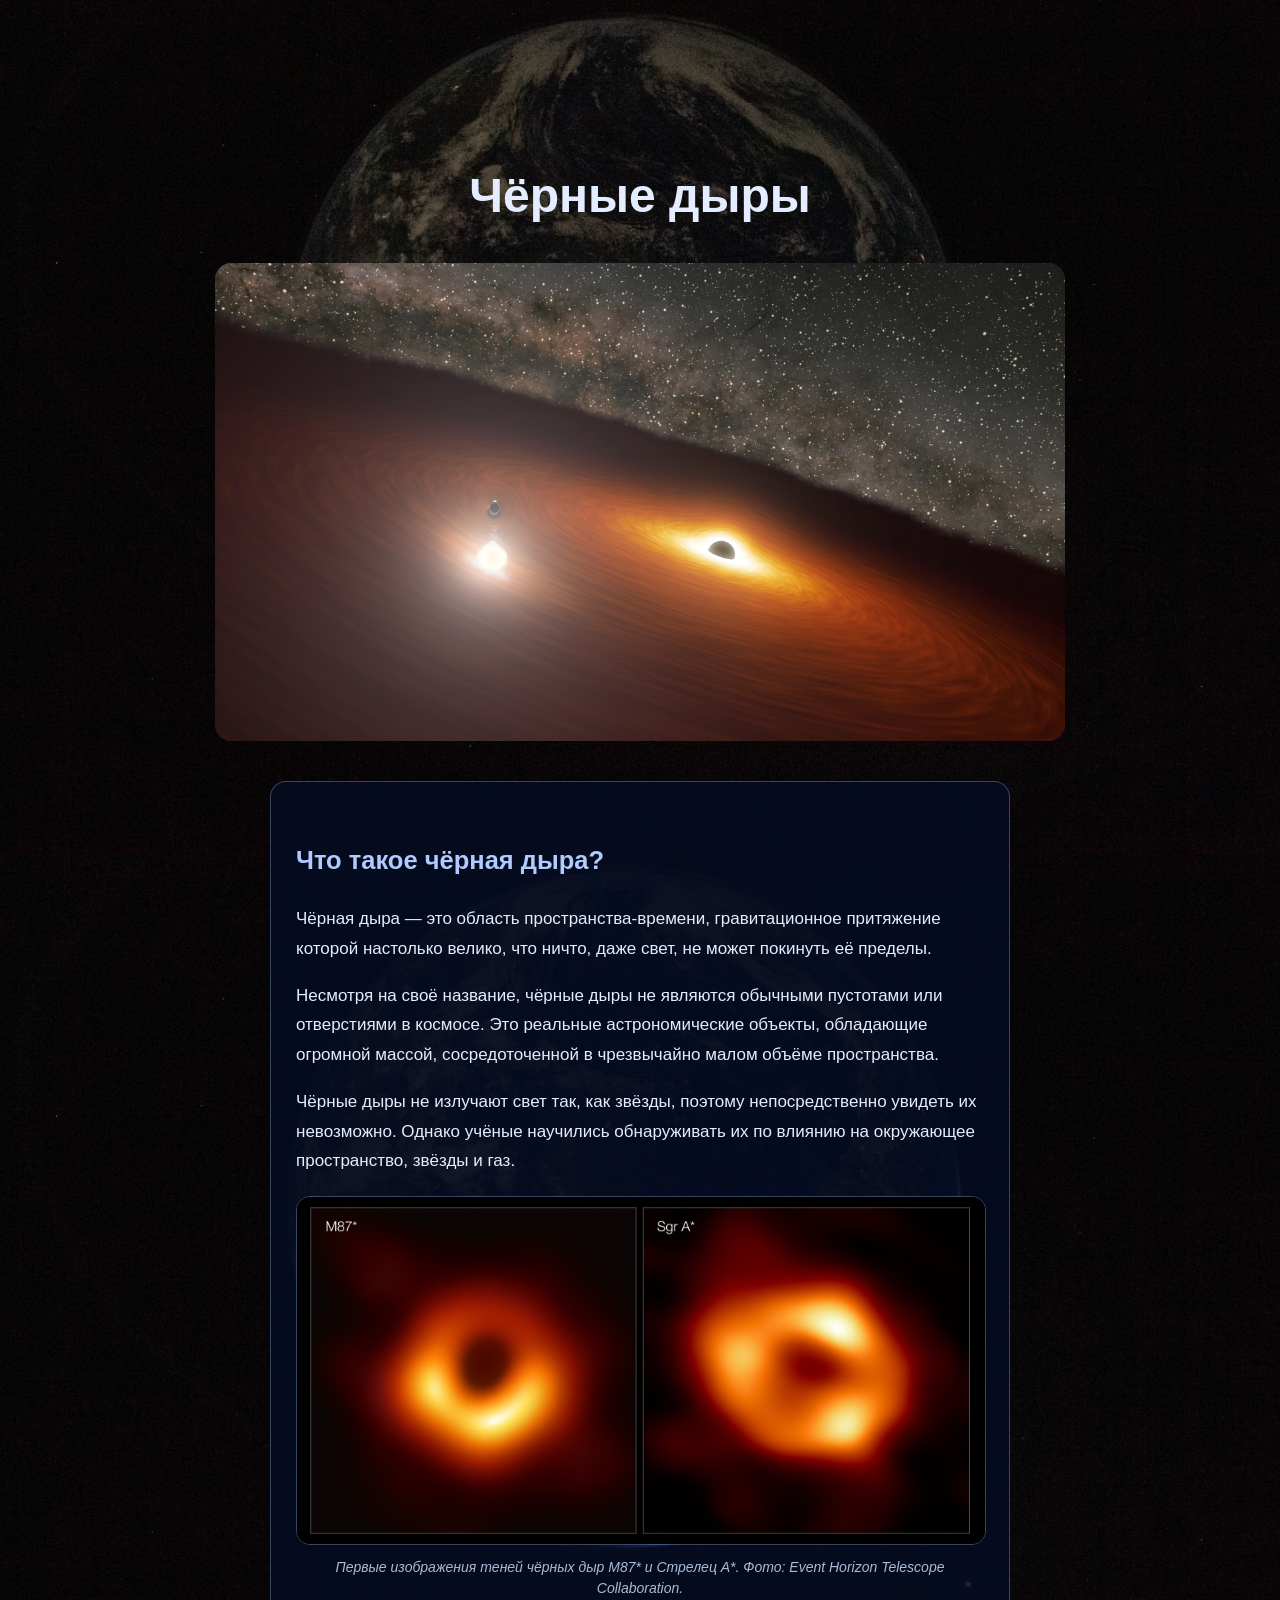
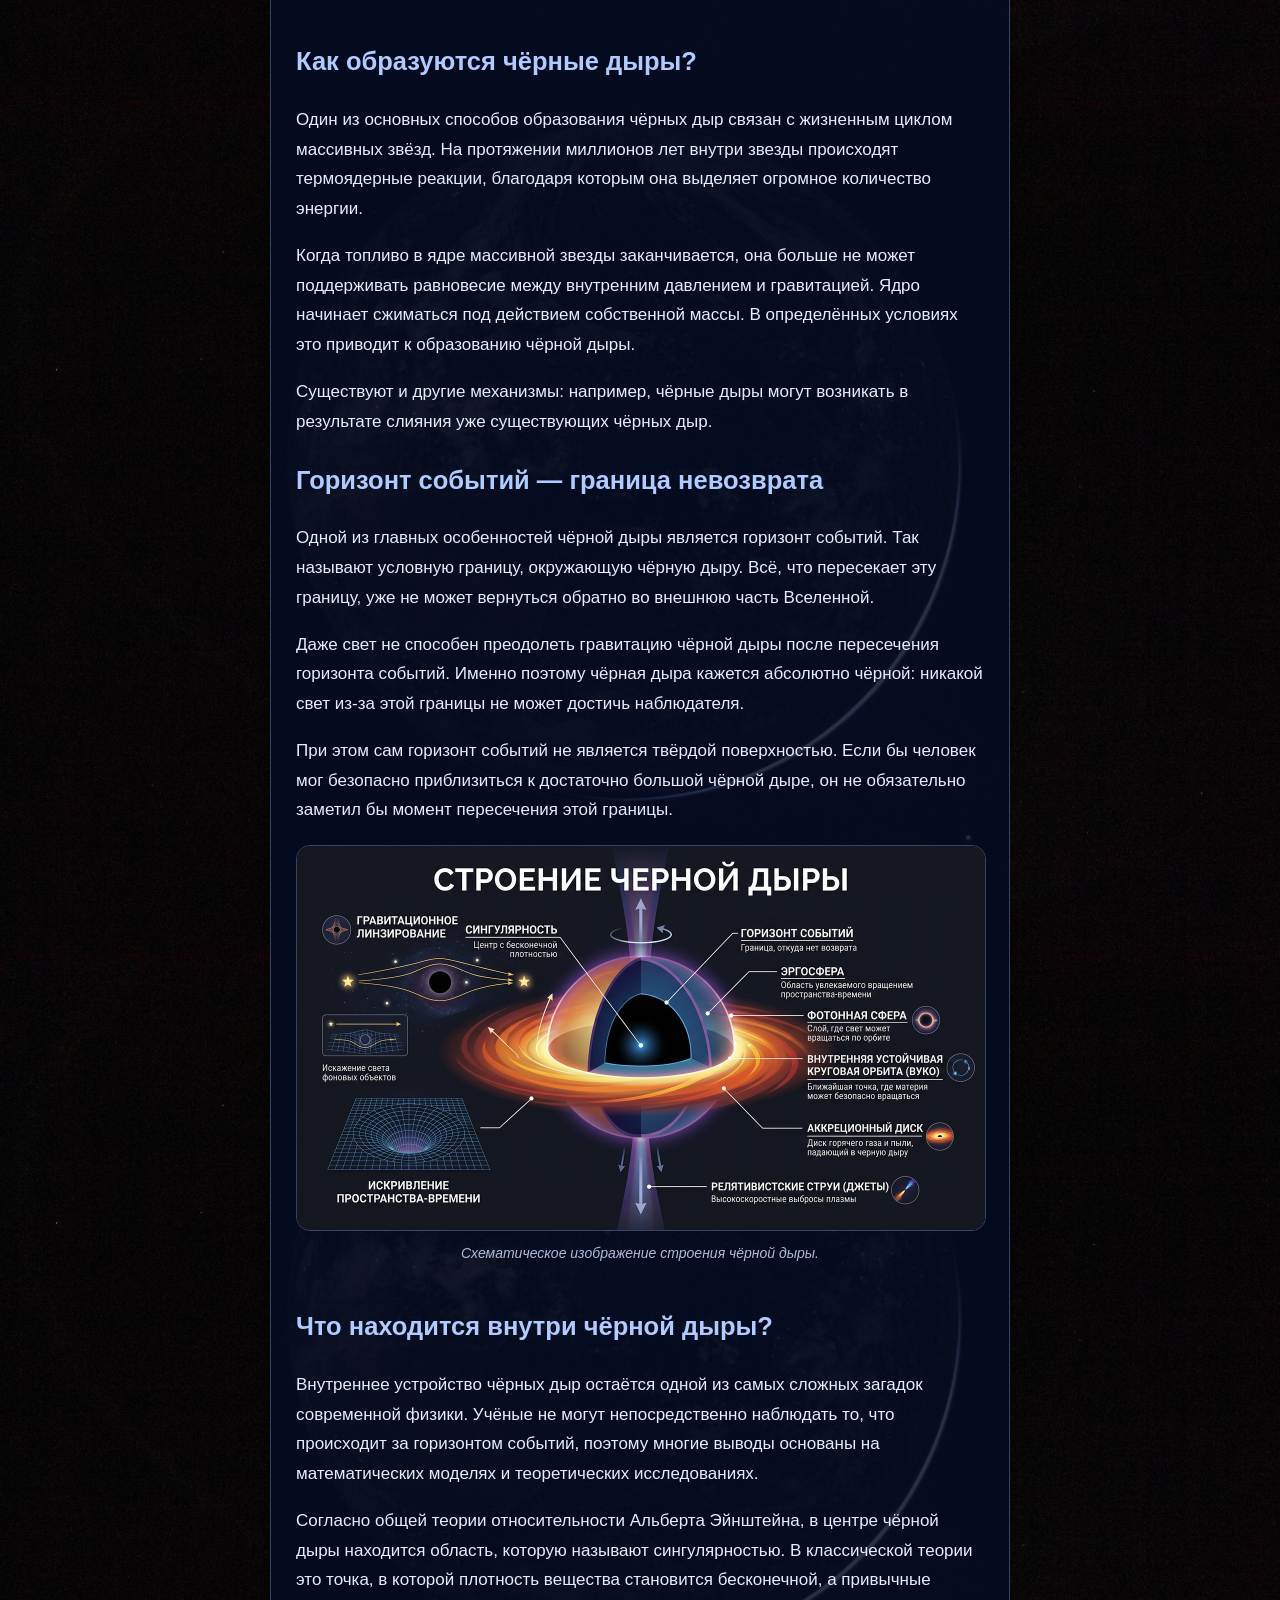
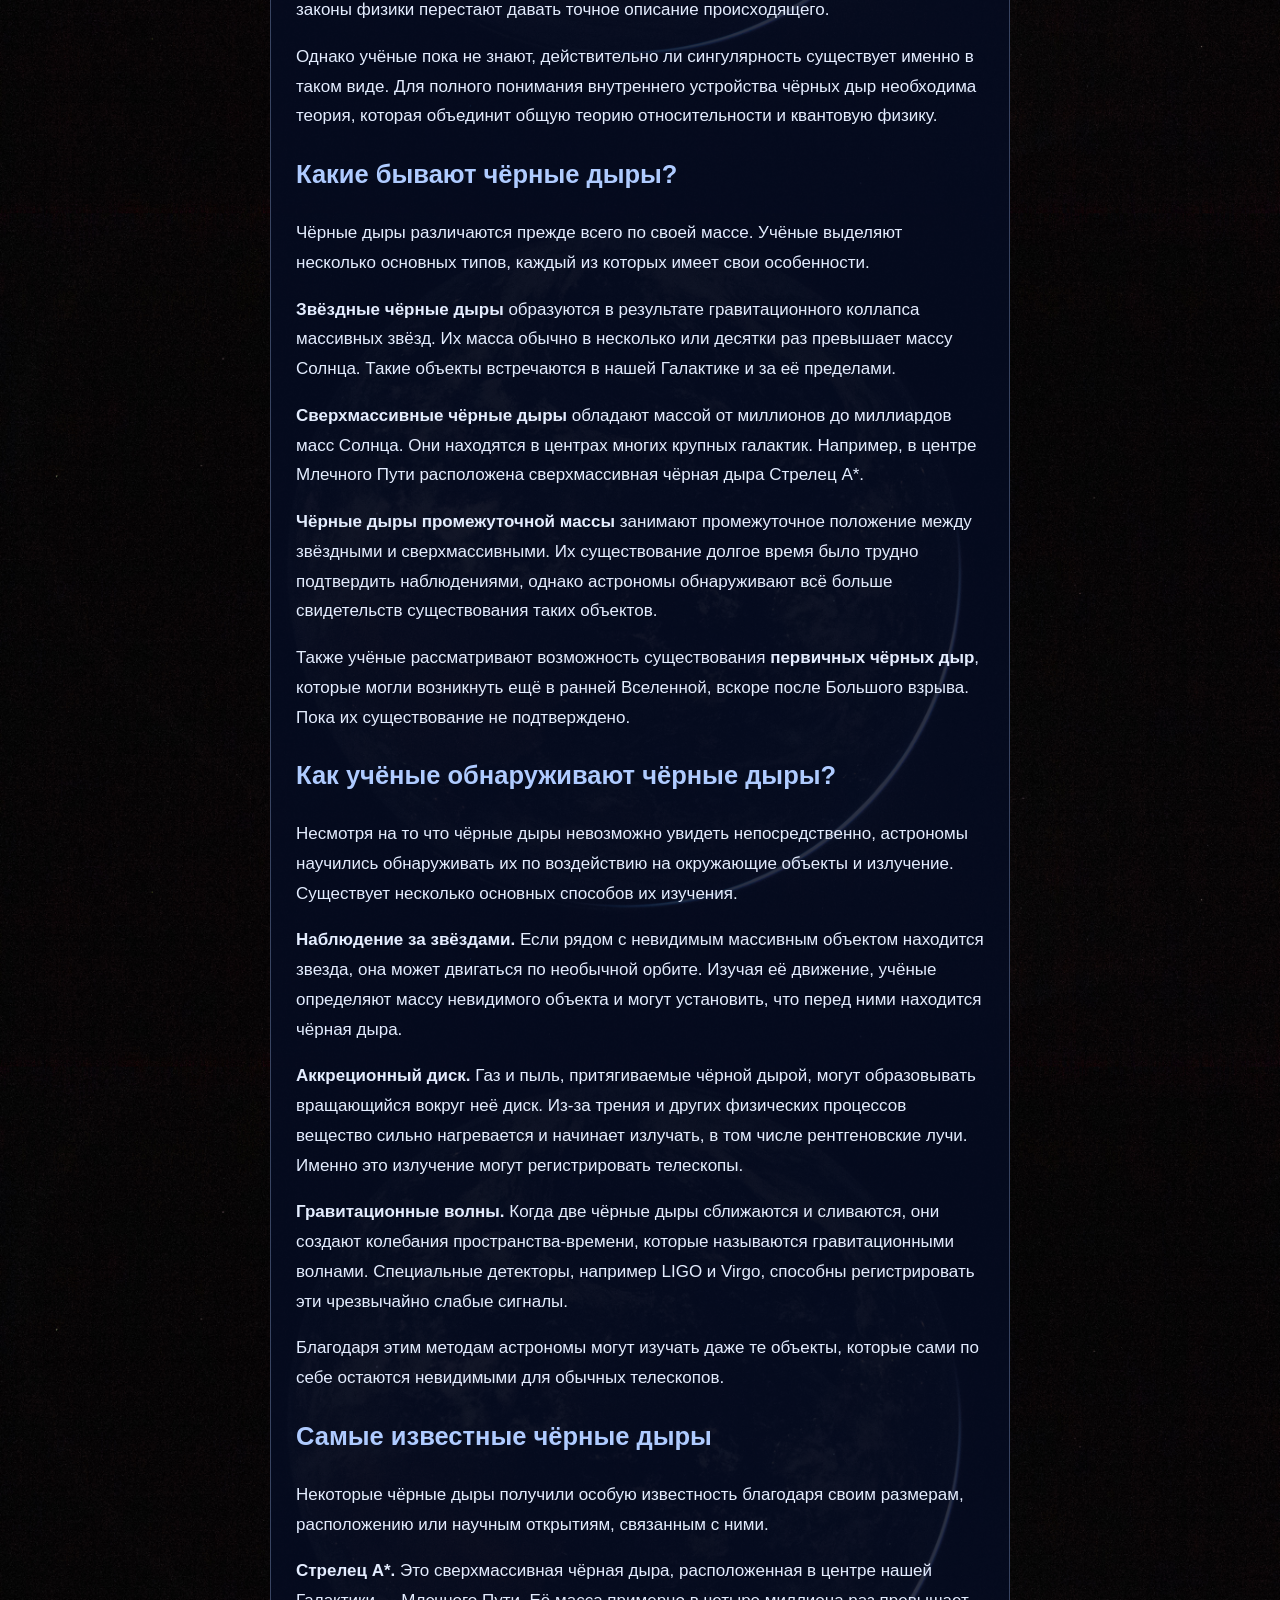
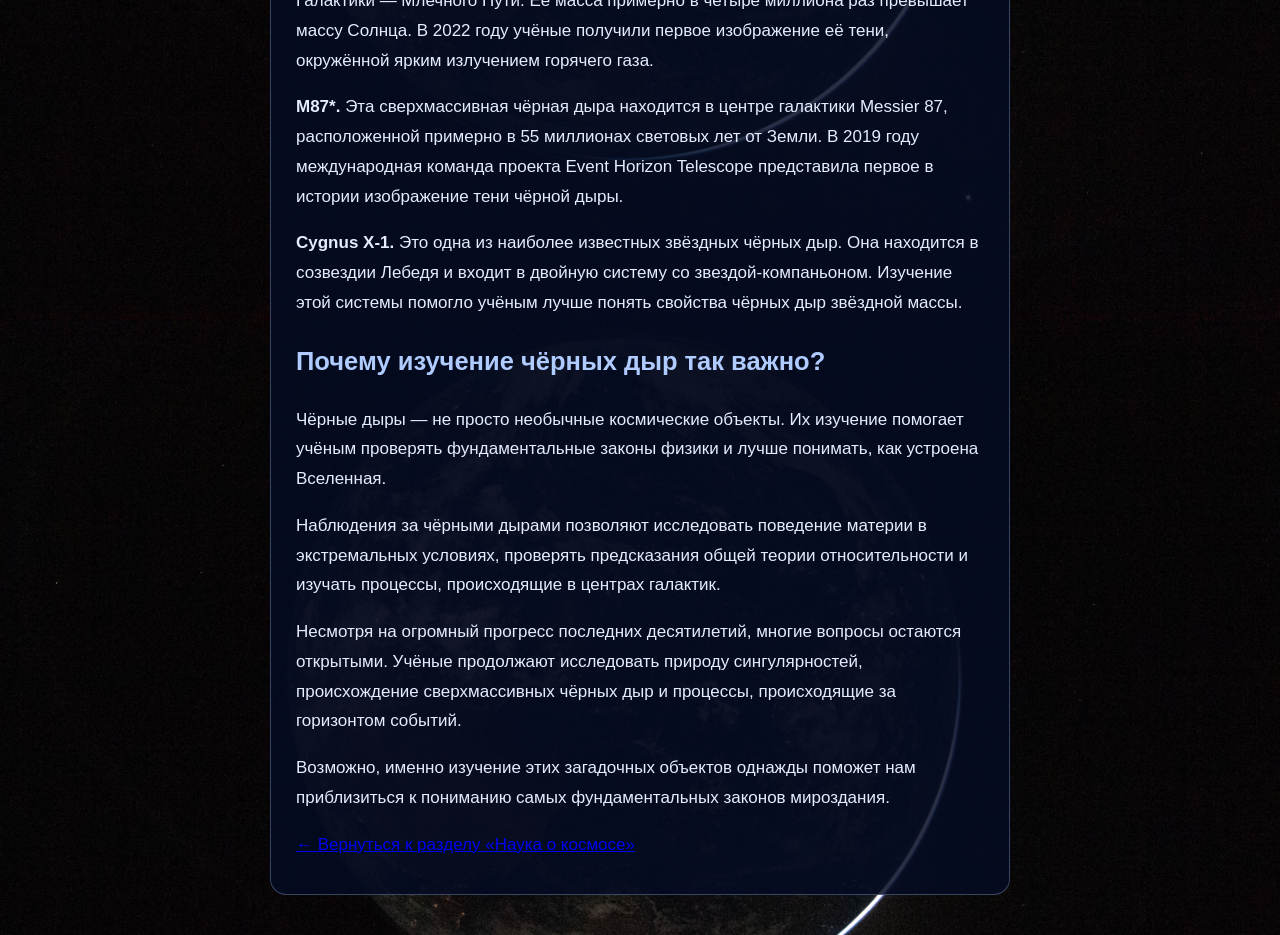
==== commit 00dc5da6: "Update black-hole.html" ====
--- a/black-hole.html
+++ b/black-hole.html
@@ -273,14 +273,9 @@
     самых фундаментальных законов мироздания.
 </p>
 
-</div>
-    <p>
-        Чёрные дыры — одни из самых загадочных объектов во Вселенной.
-        Их гравитация настолько сильна, что даже свет не может покинуть их пределы.
-    </p>
-    <a href="science.html" class="back-button">
-        ← Вернуться к разделу «Наука о космосе»
-    </a>
+<a href="science.html" class="back-button">
+    ← Вернуться к разделу «Наука о космосе»
+</a>
 
 </div>
 
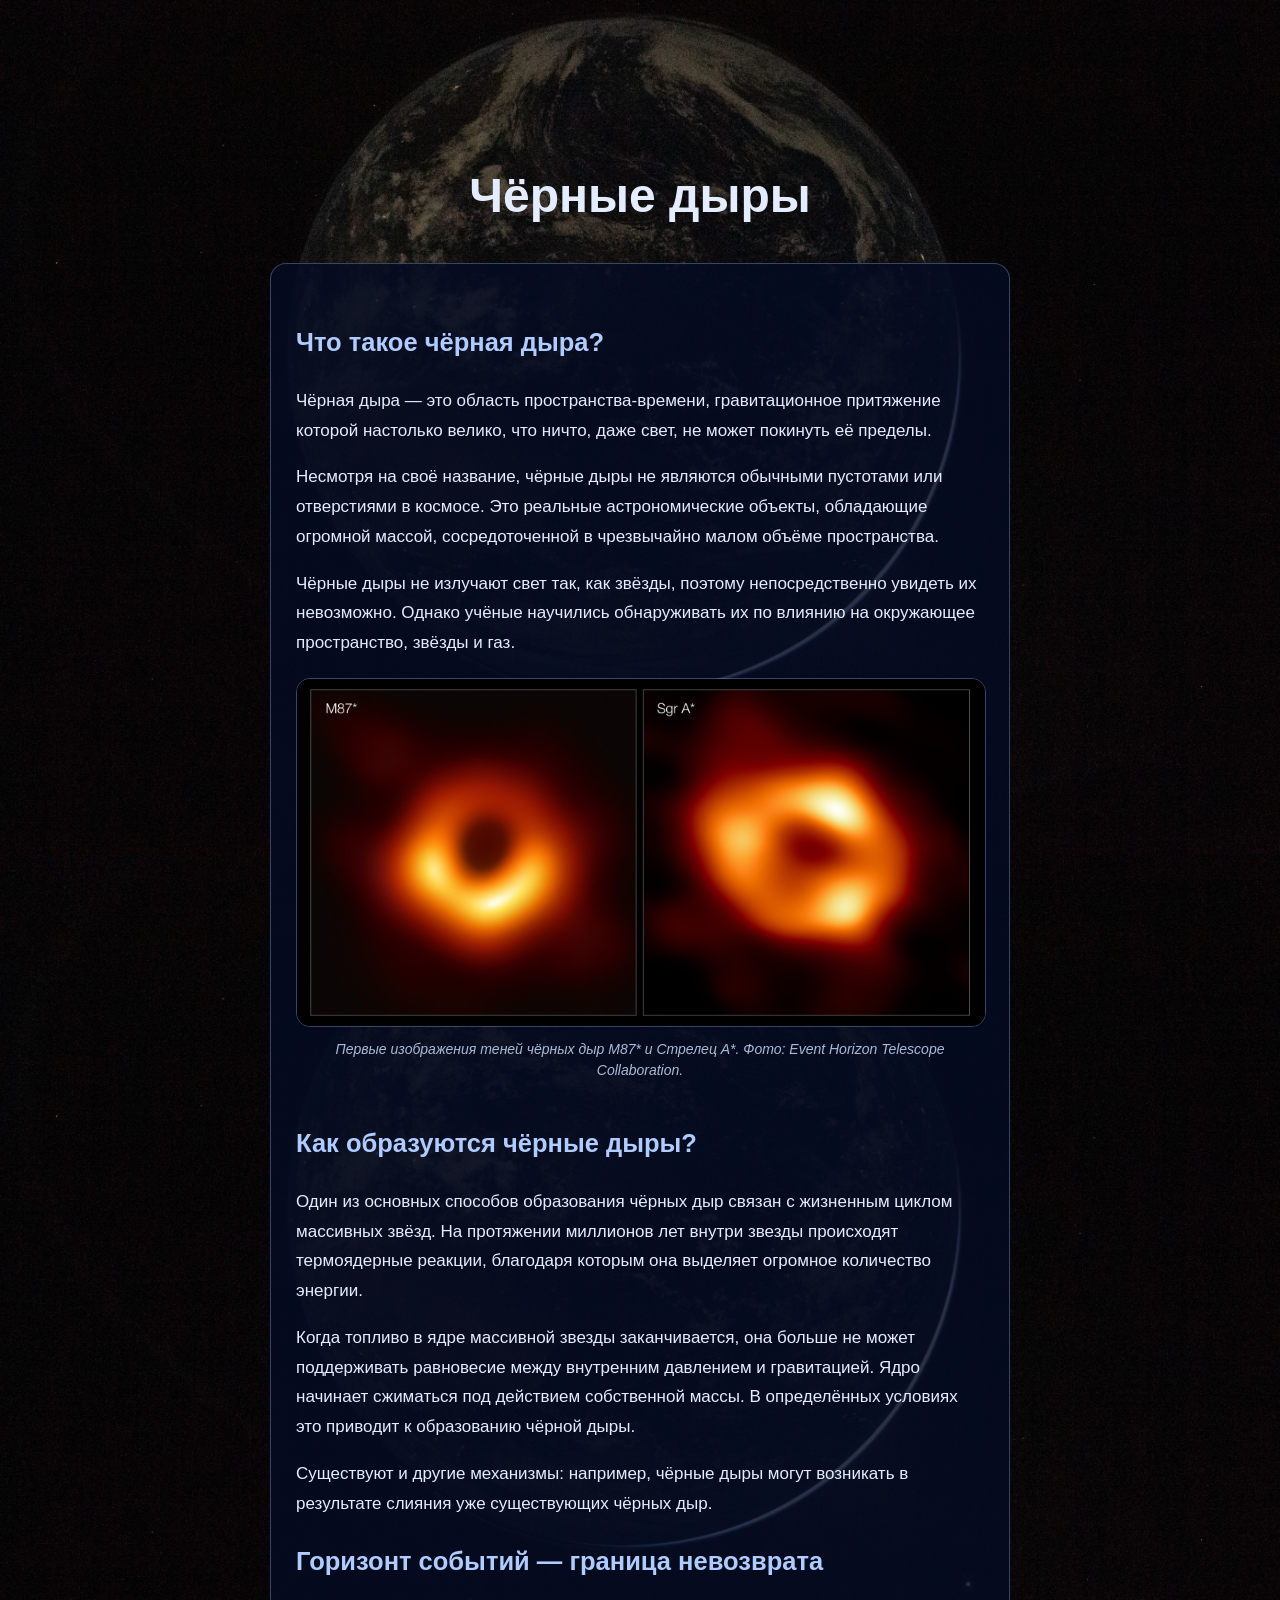
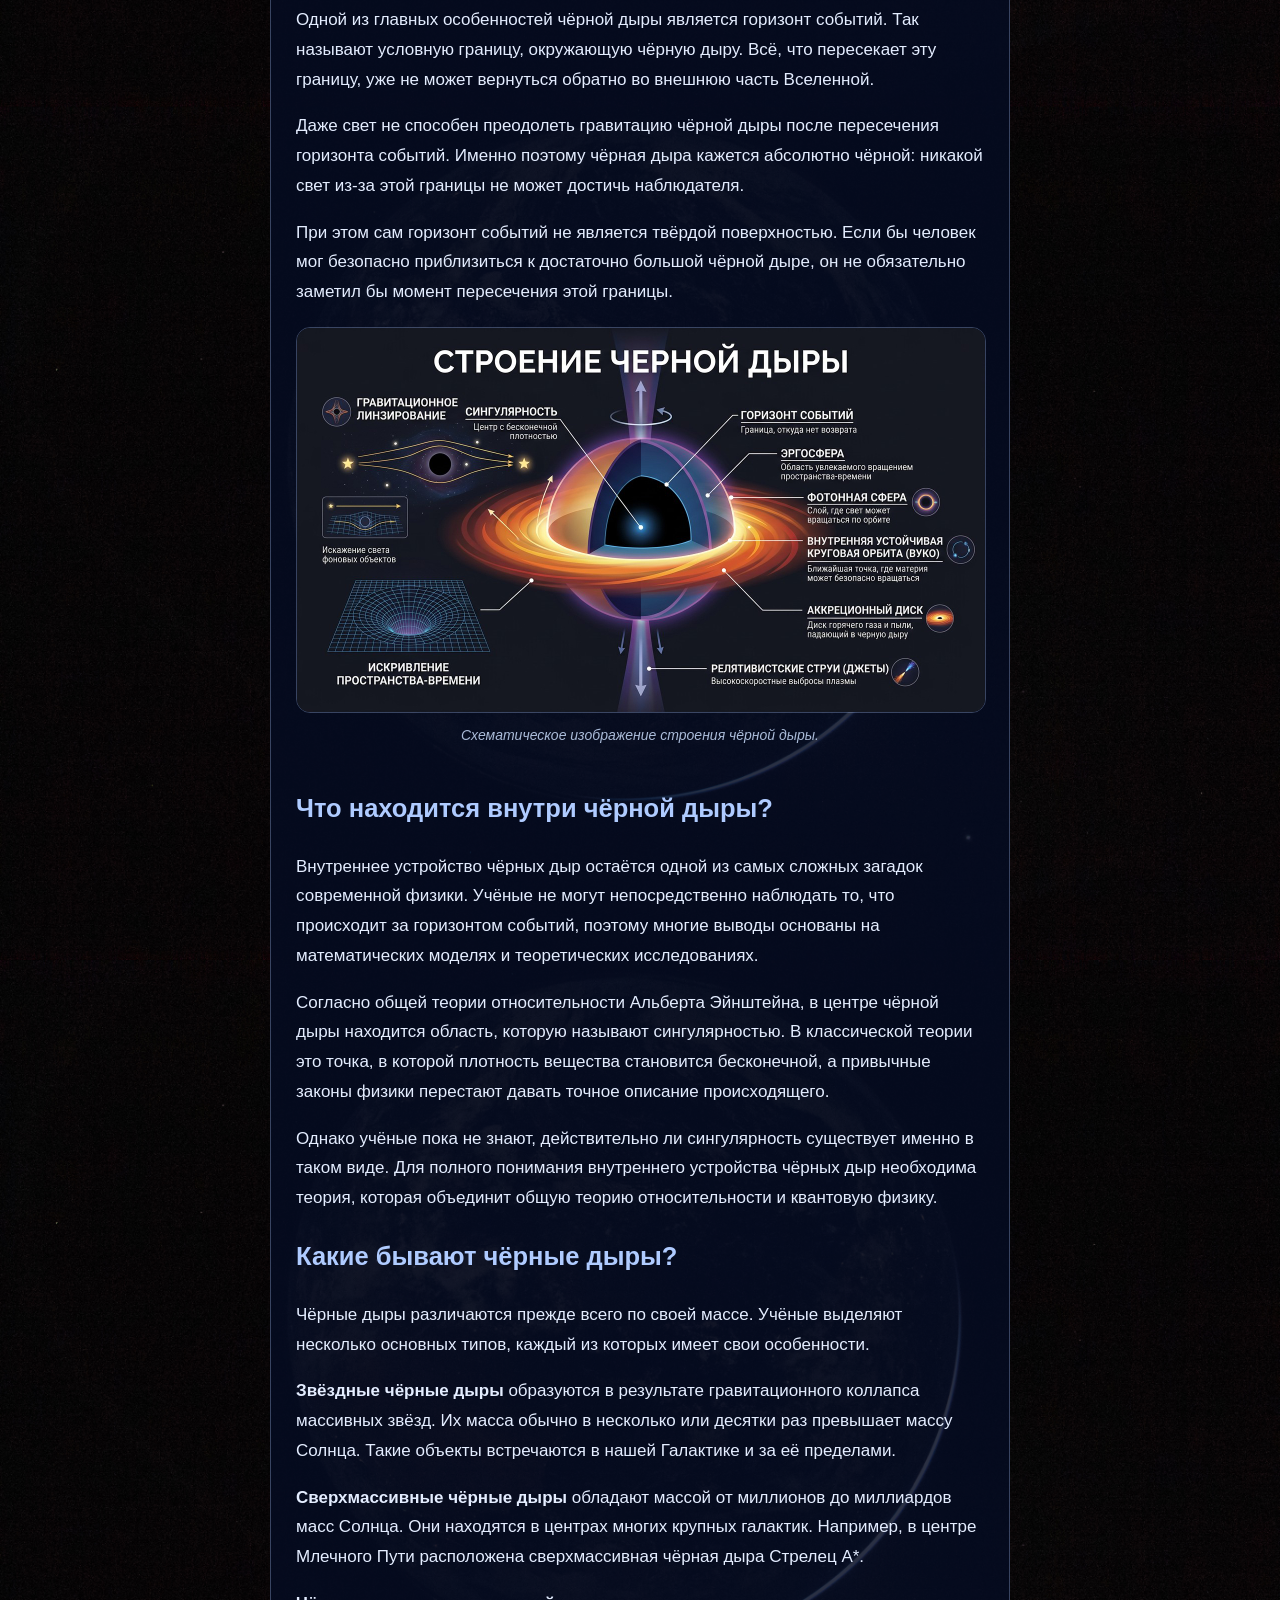
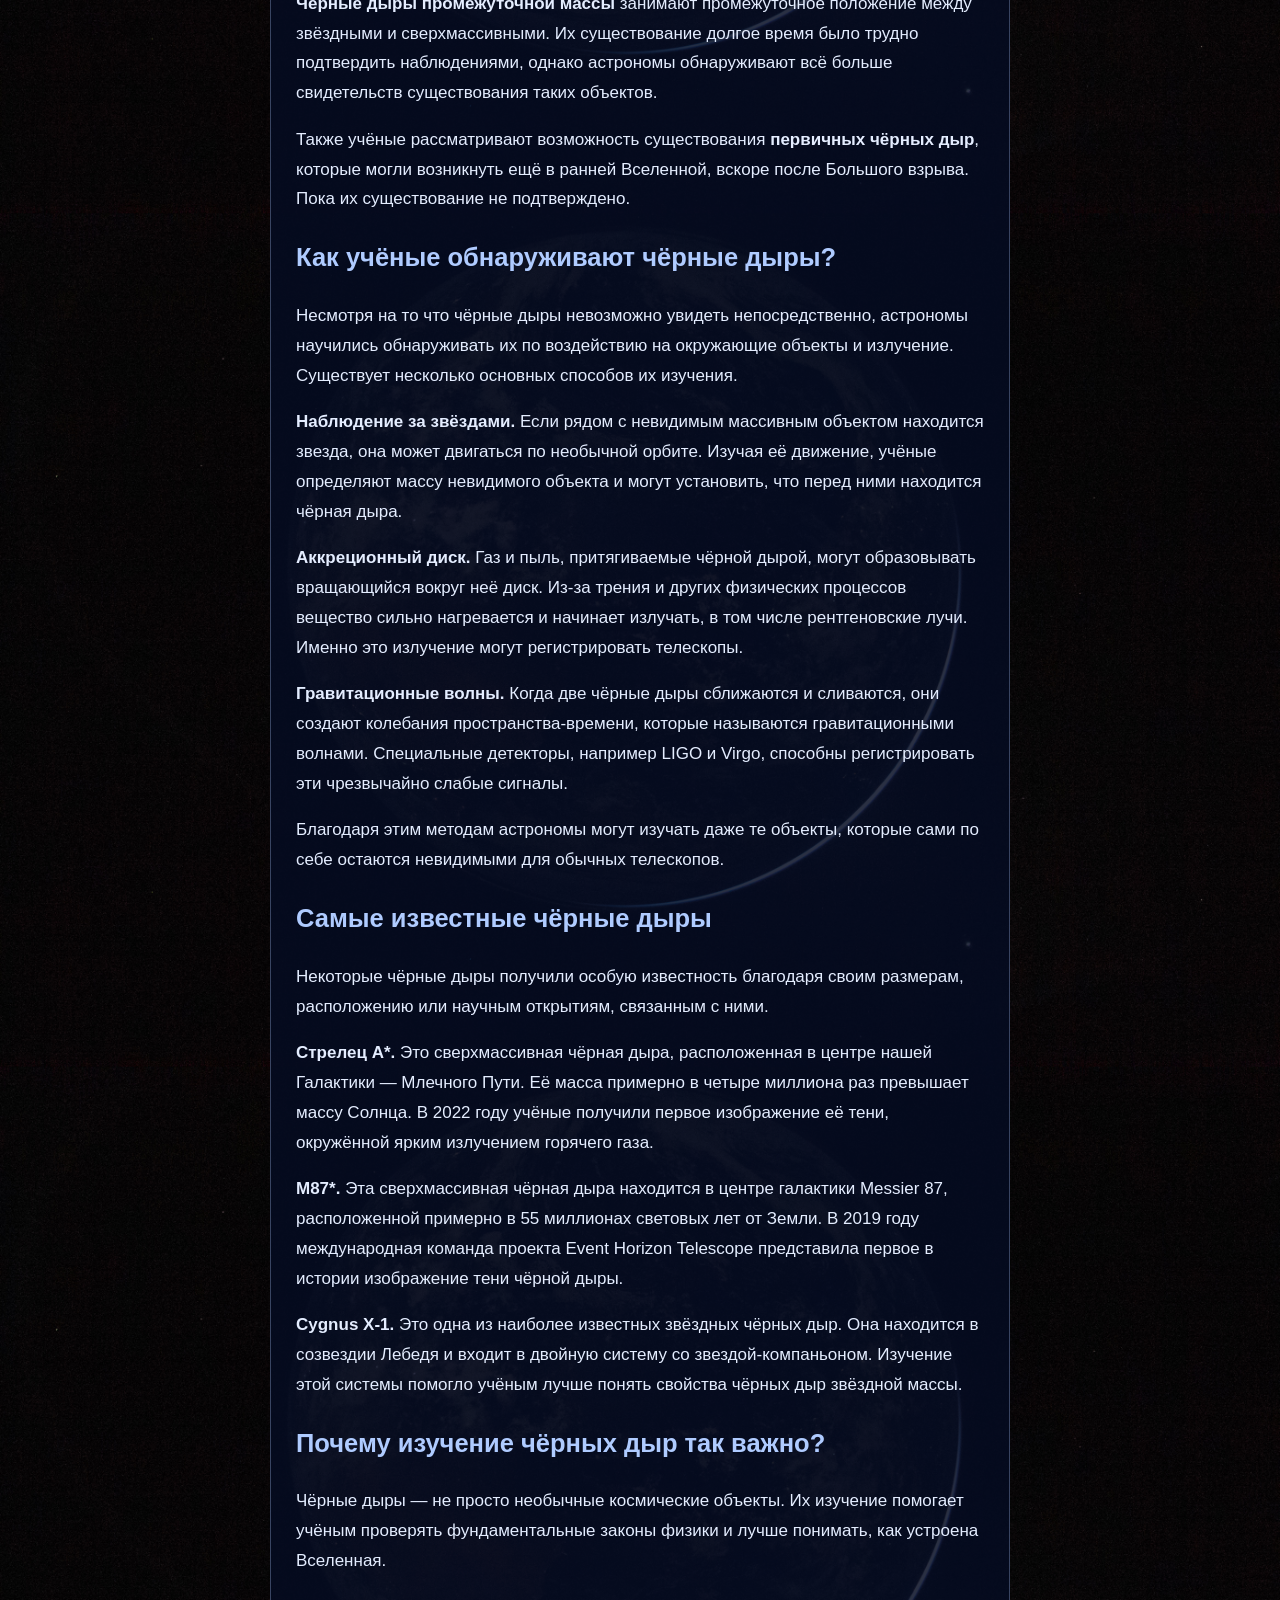
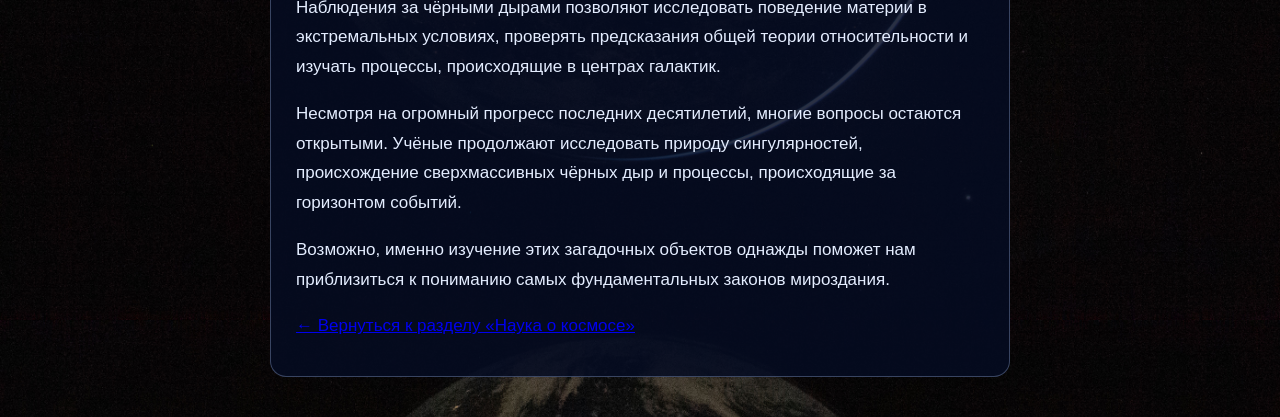
==== commit 5ced6f54: "Update black-hole.html" ====
--- a/black-hole.html
+++ b/black-hole.html
@@ -9,7 +9,6 @@
 <body class="science-page">
 
     <h1>Чёрные дыры</h1>
-    <img src="images/black-hole.jpg" alt="Чёрная дыра" class="article-main-image">
     <div class="article-content">
     <h2>Что такое чёрная дыра?</h2>
 
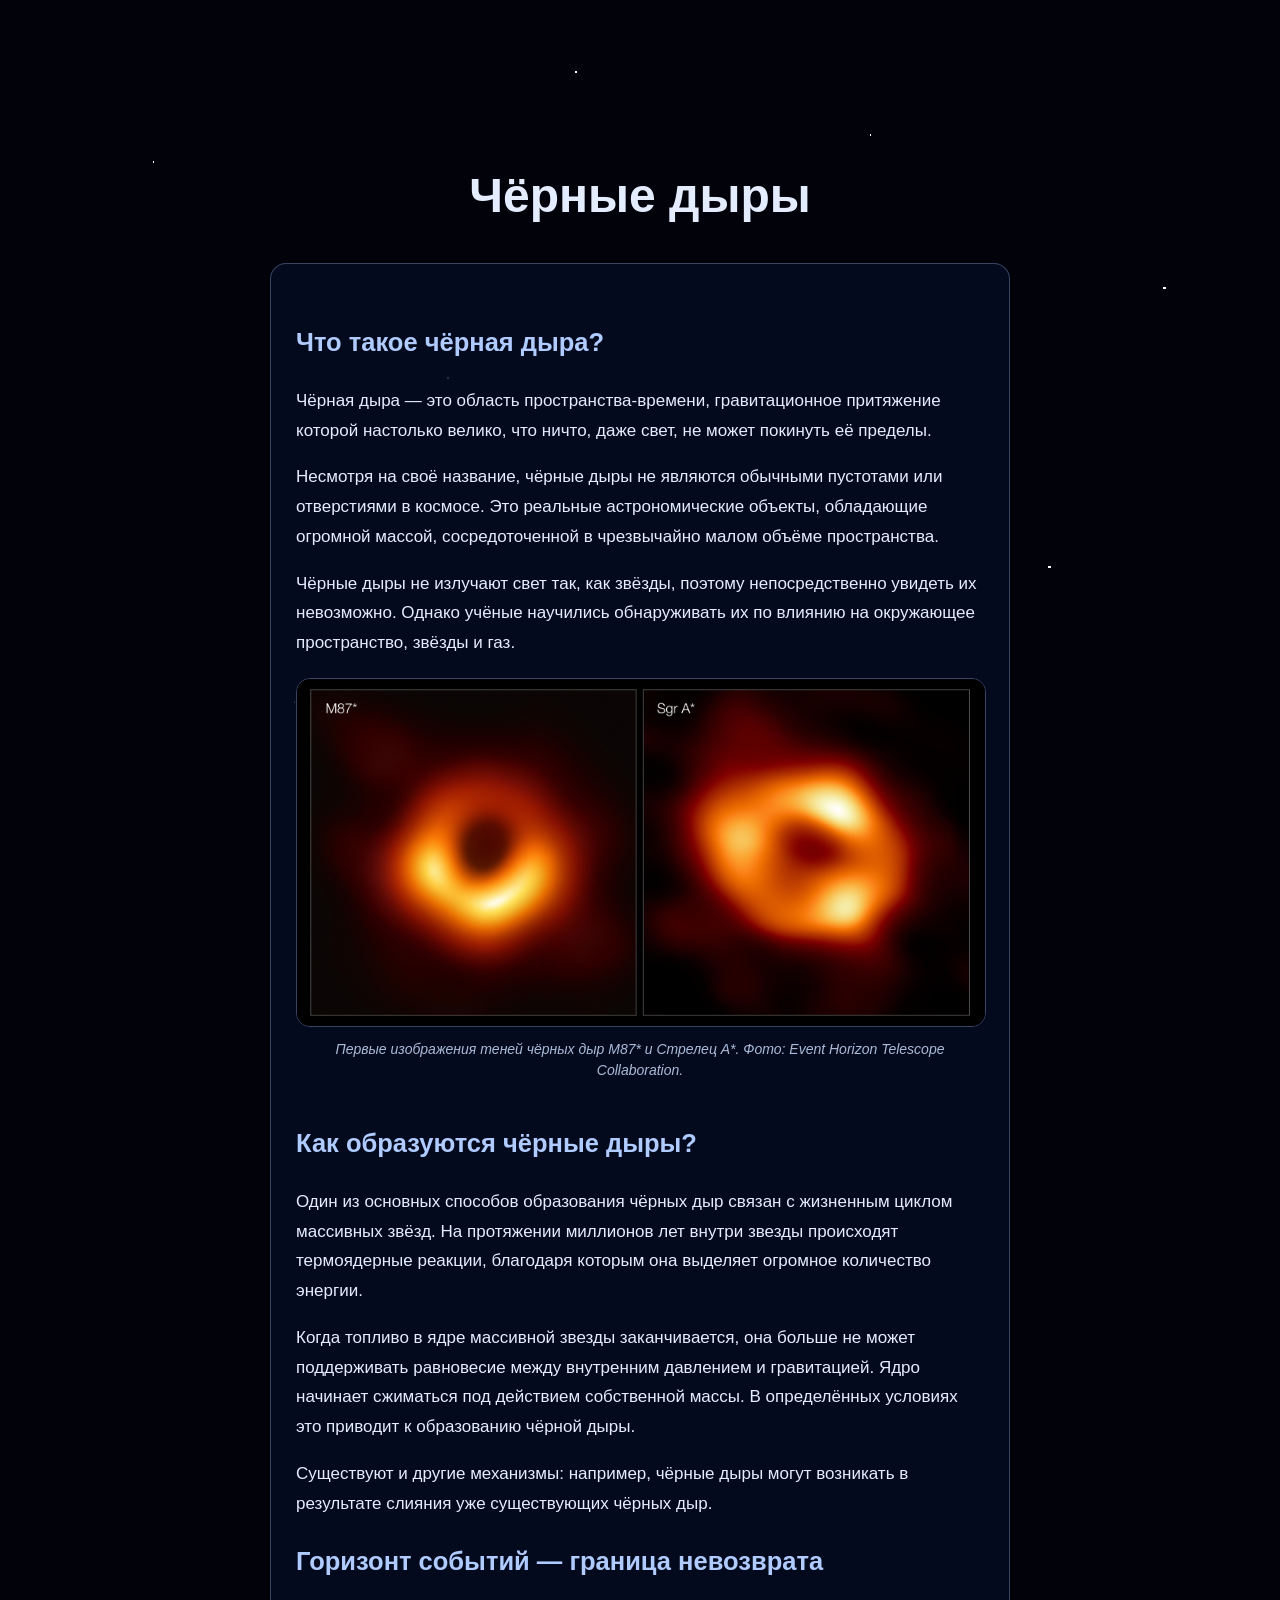
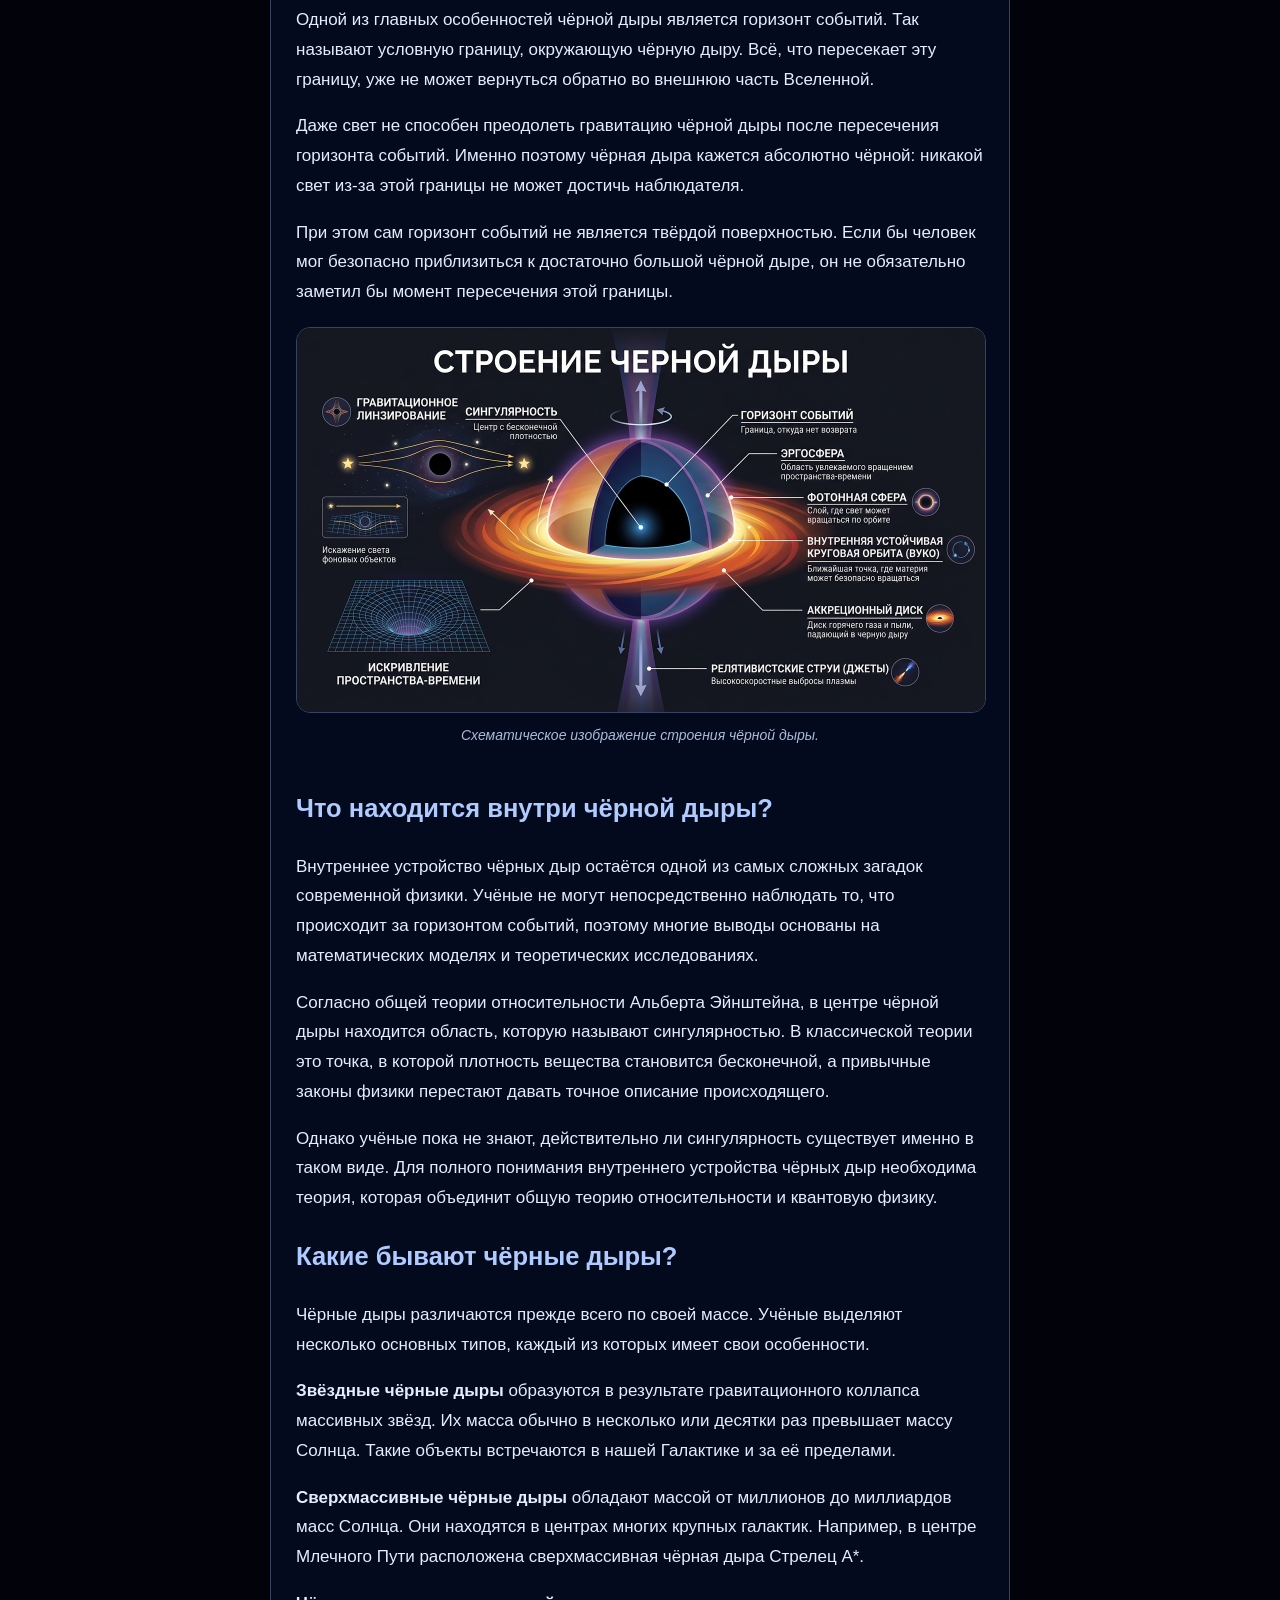
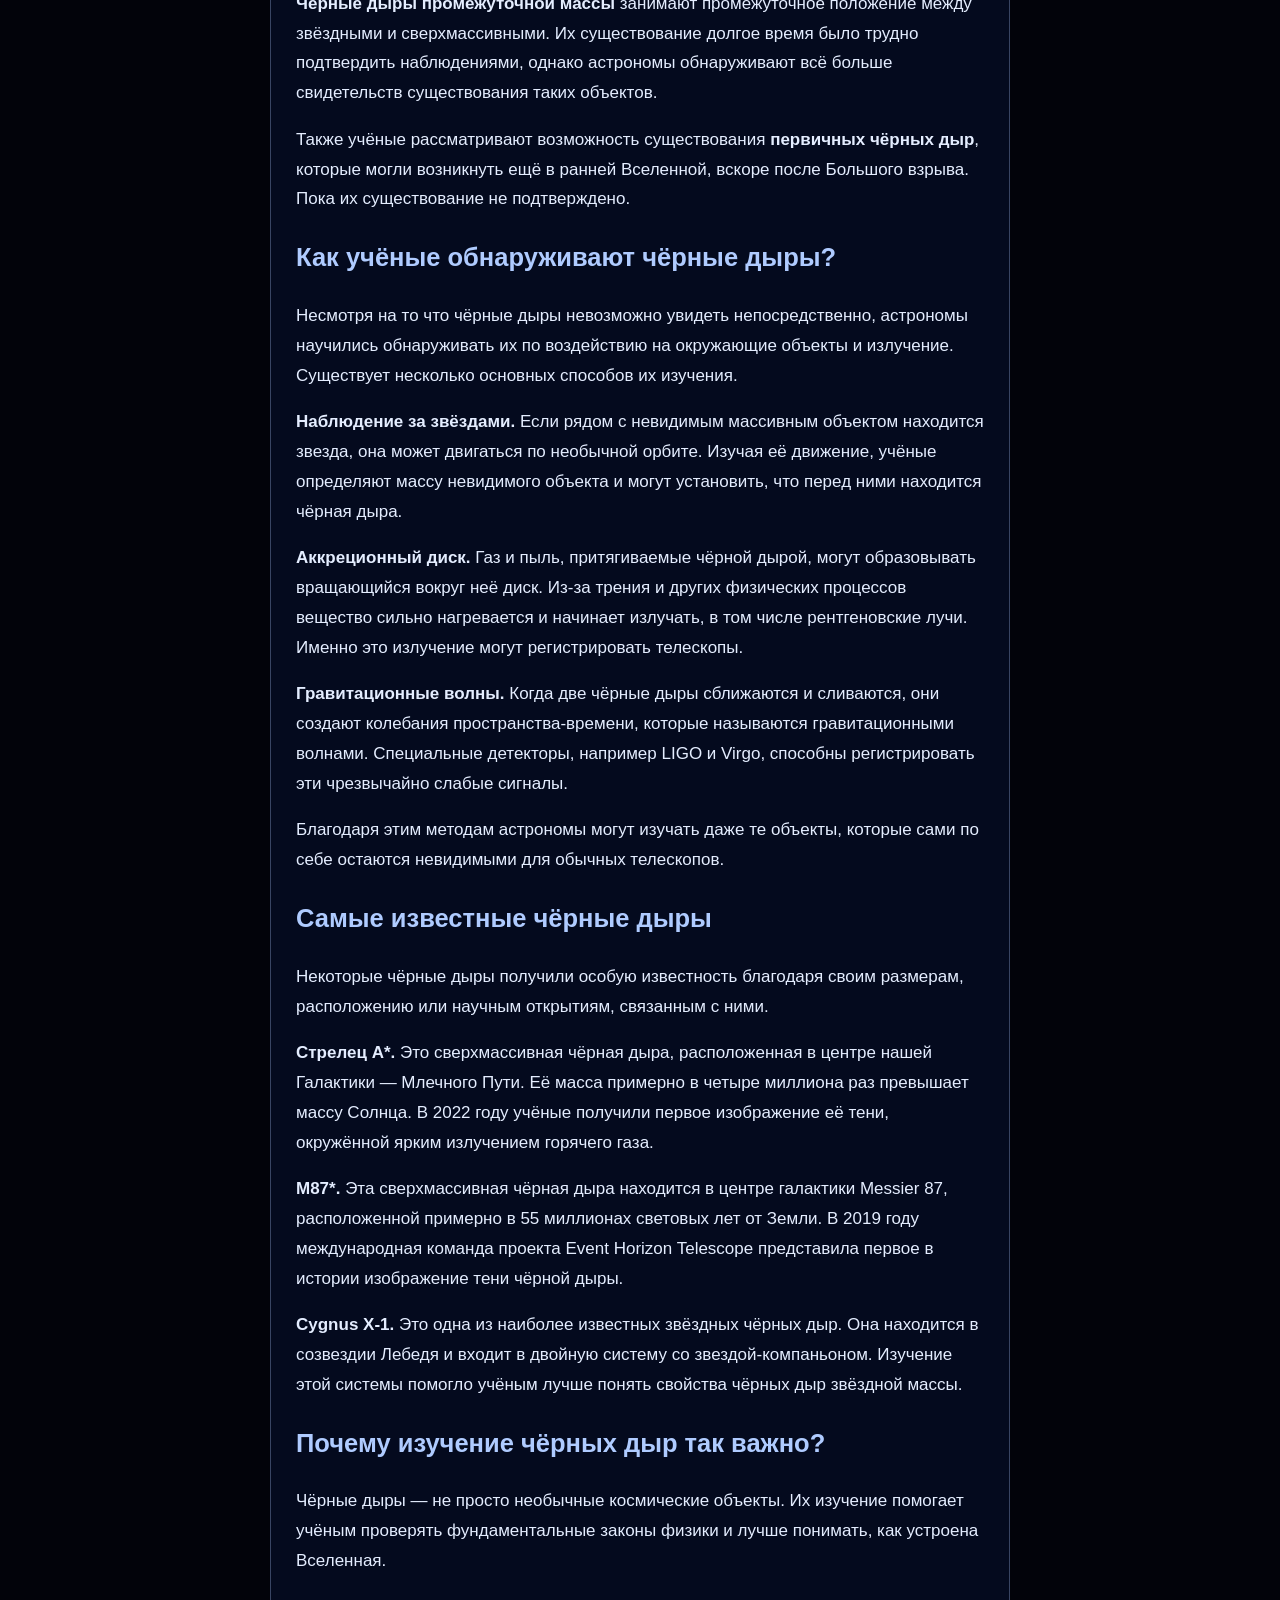
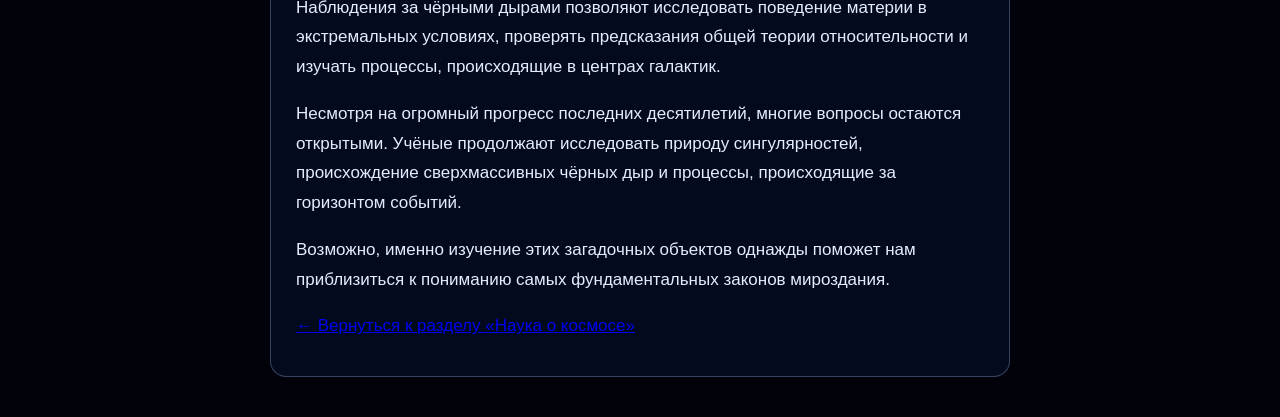
==== commit f21eb068: "Update black-hole.html" ====
--- a/black-hole.html
+++ b/black-hole.html
@@ -6,7 +6,7 @@
     <title>Чёрные дыры</title>
     <link rel="stylesheet" href="style.css">
 </head>
-<body class="science-page">
+<body class="science-page black-hole-page">
 
     <h1>Чёрные дыры</h1>
     <div class="article-content">
--- a/style.css
+++ b/style.css
@@ -1,9 +1,10 @@
 body {
-    background-image: url("images/space.png");
-    background-size: cover;
-background-position: center;
-background-repeat: no-repeat;
-background-attachment: fixed;
+    background-image: url("images/space.jpeg");
+    background-size: 100% auto;
+    background-position: center top;
+    background-repeat: no-repeat;
+    background-attachment: fixed;
+    min-height: 100vh;
     color: white;
     font-family: 'Manrope', sans-serif;
     text-align: center;
@@ -68,12 +69,39 @@
     display: block;
 }
 .science-page {
-    background-color: #050817;
-    background-image: url("images/science.jpg");
-    background-size: 100% auto;
-    background-position: center top;
-    background-repeat: repeat-y;
-    background-attachment: scroll;
+    background-color: #02030A;
+    background-image: none;
+    position: relative;
+}
+.science-page::before {
+    content: "";
+    position: fixed;
+    inset: 0;
+    pointer-events: none;
+    z-index: -1;
+    background-image:
+        radial-gradient(1px 1px at 12% 18%, #FFFFFF 99%, transparent),
+        radial-gradient(1.5px 1.5px at 35% 42%, #FFFFFF 99%, transparent),
+        radial-gradient(1px 1px at 68% 15%, #FFFFFF 99%, transparent),
+        radial-gradient(1.5px 1.5px at 82% 63%, #FFFFFF 99%, transparent),
+        radial-gradient(1px 1px at 23% 78%, #FFFFFF 99%, transparent),
+        radial-gradient(1px 1px at 53% 88%, #FFFFFF 99%, transparent),
+        radial-gradient(1.5px 1.5px at 91% 32%, #FFFFFF 99%, transparent),
+        radial-gradient(1px 1px at 45% 8%, #FFFFFF 99%, transparent);
+    background-size: 100% 100%;
+    background-repeat: repeat;
+}
+@keyframes stars-drift {
+    from {
+        transform: translateY(0);
+    }
+    to {
+        transform: translateY(100px);
+    }
+}
+
+.science-page::before {
+    animation: stars-drift 60s linear infinite;
 }
 .science-page h1 {
     font-family: 'Space Grotesk', sans-serif;
@@ -128,6 +156,10 @@
     object-fit: cover;
     border-radius: 10px;
     margin-bottom: 15px;
+}
+.article-card img.questions-image {
+    object-fit: contain;
+    background: rgba(0, 0, 0, 0.3);
 }
 .article-card {
     transition: transform 0.3s ease, border-color 0.3s ease;
@@ -234,9 +266,10 @@
 #map {
     width: 100%;
     height: 550px;
-    border: 1px solid rgba(175, 203, 255, 0.5);
+    border: none;
     border-radius: 18px;
     overflow: hidden;
+    background-color: #000000;
 }
 .map-subtitle {
     font-size: 14px !important;
@@ -267,3 +300,180 @@
     color: #FFFFFF;
     transform: translateX(-5px);
 }
+
+@media (max-width: 768px) {
+    body {
+        background-attachment: scroll;
+        background-size: cover;
+        background-position: center top;
+        background-repeat: no-repeat;
+        background-color: #050817;
+    }
+}
+.home-page {
+    background-image: none;
+    background-color: #000000;
+    overflow-x: hidden;
+}
+/* Луна на главной странице */
+.home-page .moon-parallax {
+    position: absolute;
+    top: 80px;
+    width: min(110vw, 1200px);
+    left: 50%;
+    aspect-ratio: 3 / 2;
+    background-image: url("images/moon.png");
+    background-size: contain;
+    background-repeat: no-repeat;
+    background-position: center;
+    transform: translateX(-50%);
+    pointer-events: none;
+    z-index: 0;
+}
+
+/* Контент располагается поверх Луны */
+.home-page header,
+.home-page .planetariums-section {
+    position: relative;
+    z-index: 1;
+}
+
+/* Положение Луны на телефонах */
+@media (max-width: 768px) {
+    .home-page .moon-parallax {
+        width: 100vw;
+        top: 250px;
+    }
+}
+
+/* Новый логотип Astralis */
+.floating-planet {
+    width: 150px;
+    height: 100px;
+    margin: 10px auto 15px;
+    animation: logo-float 5s ease-in-out infinite;
+}
+
+.floating-planet img {
+    width: 100%;
+    height: 100%;
+    object-fit: contain;
+    mix-blend-mode: screen;
+    filter: drop-shadow(0 0 15px rgba(145, 145, 255, 0.7));
+}
+
+@keyframes logo-float {
+    0%, 100% {
+        transform: translateY(0);
+    }
+    50% {
+        transform: translateY(-8px);
+    }
+}
+/* Размер логотипа на телефонах */
+@media (max-width: 768px) {
+    .home-page .floating-planet {
+        width: 120px !important;
+        height: 80px !important;
+        margin: 10px auto 15px;
+    }
+
+    .home-page .floating-planet img {
+        width: 100%;
+        height: 100%;
+        object-fit: contain;
+    }
+}
+@media (max-width: 768px) {
+    .home-page header .floating-planet {
+        width: 120px !important;
+        height: 80px !important;
+        margin: 10px auto 15px !important;
+    }
+
+    .home-page header .floating-planet img {
+        display: block;
+        width: 120px !important;
+        max-width: 120px !important;
+        height: 80px !important;
+        object-fit: contain;
+    }
+}
+
+/* Звёздное пространство Astralis */
+.home-page .stars-layer {
+    position: fixed;
+    inset: 0;
+    width: 100%;
+    height: 100vh;
+    pointer-events: none;
+    background-repeat: repeat;
+    z-index: 0;
+    will-change: background-position;
+}
+
+
+
+
+
+.home-page .stars-far {
+    background-image:
+        radial-gradient(1.5px 1.5px at 40px 60px, rgba(225, 232, 255, 1), transparent),
+        radial-gradient(1.5px 1.5px at 180px 130px, rgba(215, 225, 255, 0.95), transparent),
+        radial-gradient(2px 2px at 280px 40px, rgba(235, 238, 255, 1), transparent);
+    background-size: 320px 240px;
+    opacity: 1;
+    filter: drop-shadow(0 0 3px rgba(170, 190, 255, 0.8));
+}
+
+.home-page .stars-near {
+    background-image:
+        radial-gradient(2px 2px at 90px 100px, rgba(245, 240, 255, 1), transparent),
+        radial-gradient(2px 2px at 230px 190px, rgba(225, 235, 255, 1), transparent),
+        radial-gradient(2.5px 2.5px at 310px 50px, rgba(255, 245, 255, 1), transparent);
+    background-size: 380px 300px;
+    opacity: 1;
+    filter: drop-shadow(0 0 4px rgba(190, 195, 255, 0.9));
+}
+.leaflet-control-attribution {
+    background: rgba(0, 0, 0, 0.55) !important;
+    color: rgba(255, 255, 255, 0.55) !important;
+    font-size: 9px !important;
+}
+
+.leaflet-control-attribution a {
+    color: rgba(175, 203, 255, 0.65) !important;
+}
+/* Плавность сайта */
+html {
+    scroll-behavior: smooth;
+}
+
+a,
+button,
+.planetarium-popup,
+.science-card {
+    transition: all 0.35s ease;
+}
+.article-content .article-image {
+    display: block;
+    width: 100%;
+    max-width: 100%;
+    height: auto;
+    max-height: 400px;
+    object-fit: cover;
+    border-radius: 12px;
+    margin: 30px auto;
+    box-sizing: border-box;
+}
+.science-index-page::before {
+    background-image:
+        radial-gradient(1px 1px at 12% 18%, #BFDFFF 99%, transparent),
+        radial-gradient(1.5px 1.5px at 35% 42%, #D7EAFF 99%, transparent),
+        radial-gradient(1px 1px at 68% 15%, #AFCBFF 99%, transparent),
+        radial-gradient(1.5px 1.5px at 82% 63%, #E4EDFF 99%, transparent),
+        radial-gradient(1px 1px at 23% 78%, #BFDFFF 99%, transparent),
+        radial-gradient(1px 1px at 53% 88%, #D7EAFF 99%, transparent),
+        radial-gradient(1.5px 1.5px at 91% 32%, #AFCBFF 99%, transparent),
+        radial-gradient(1px 1px at 45% 8%, #E4EDFF 99%, transparent);
+}
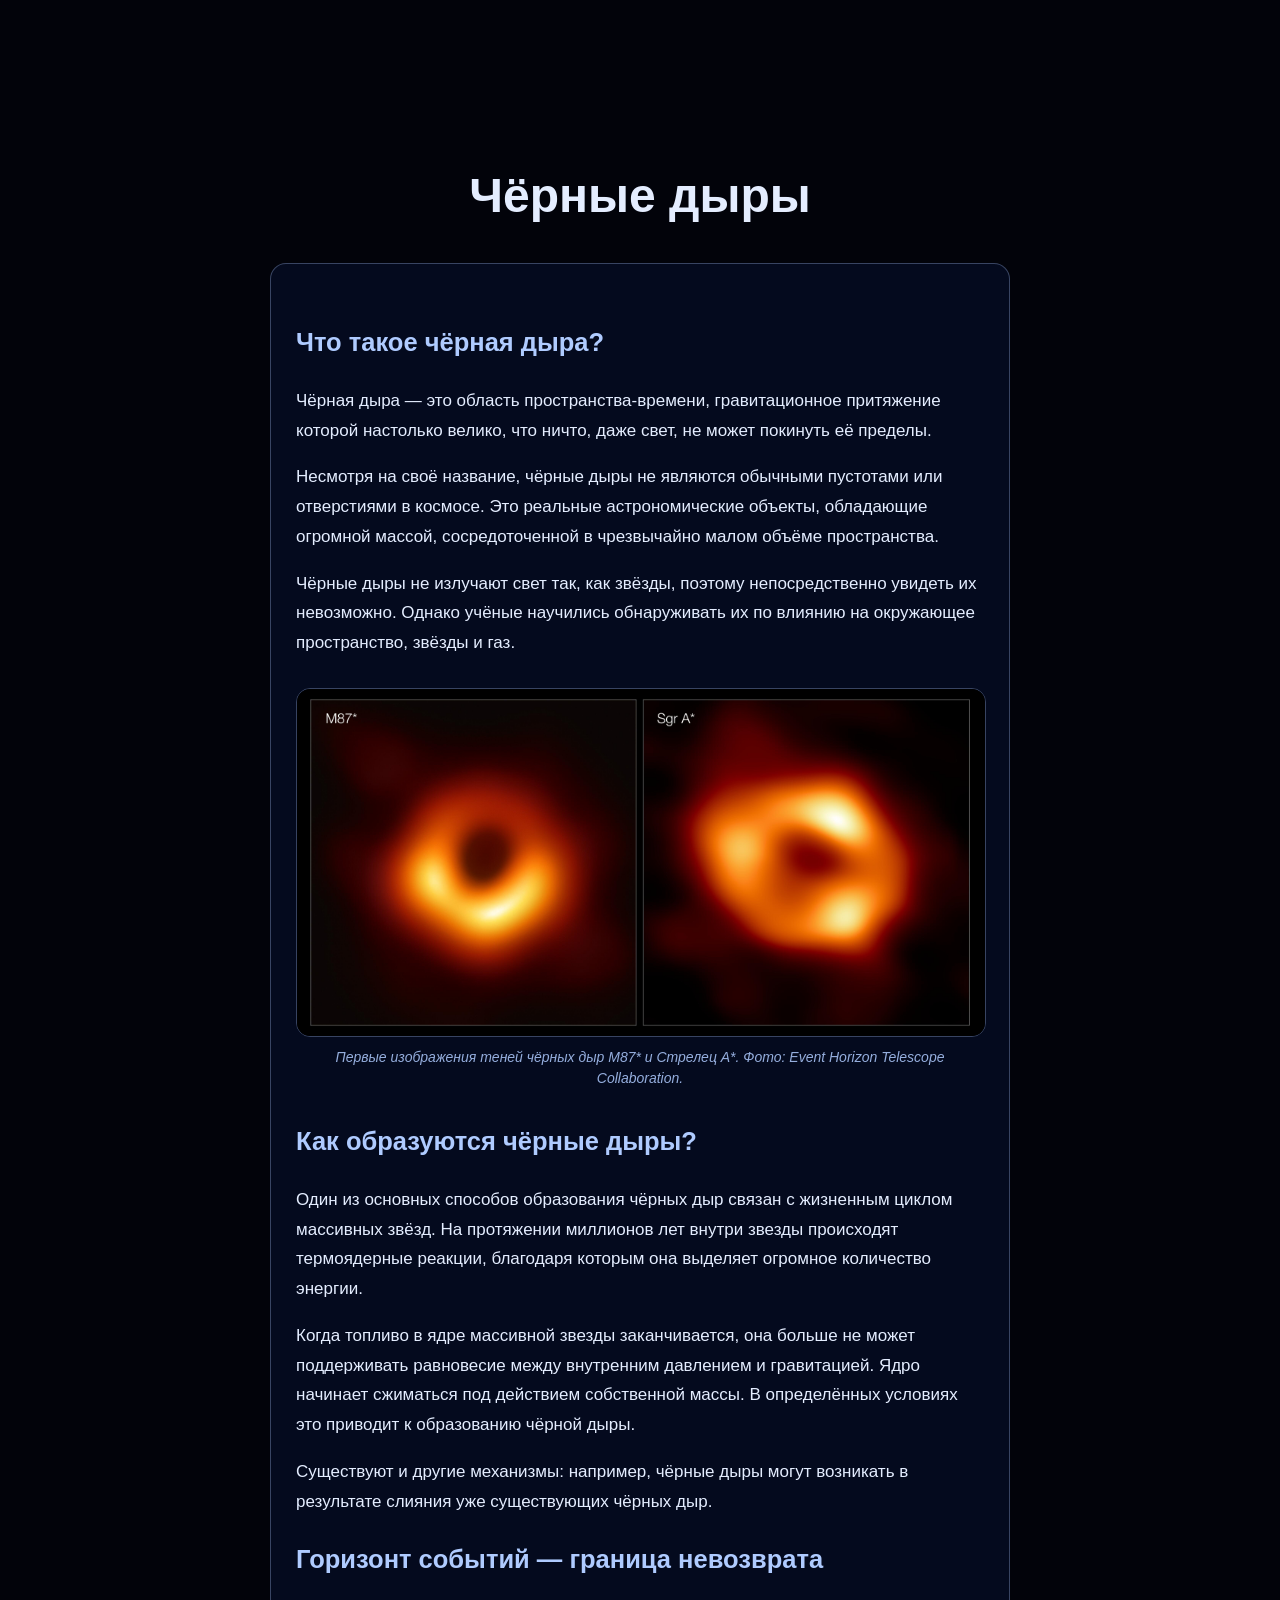
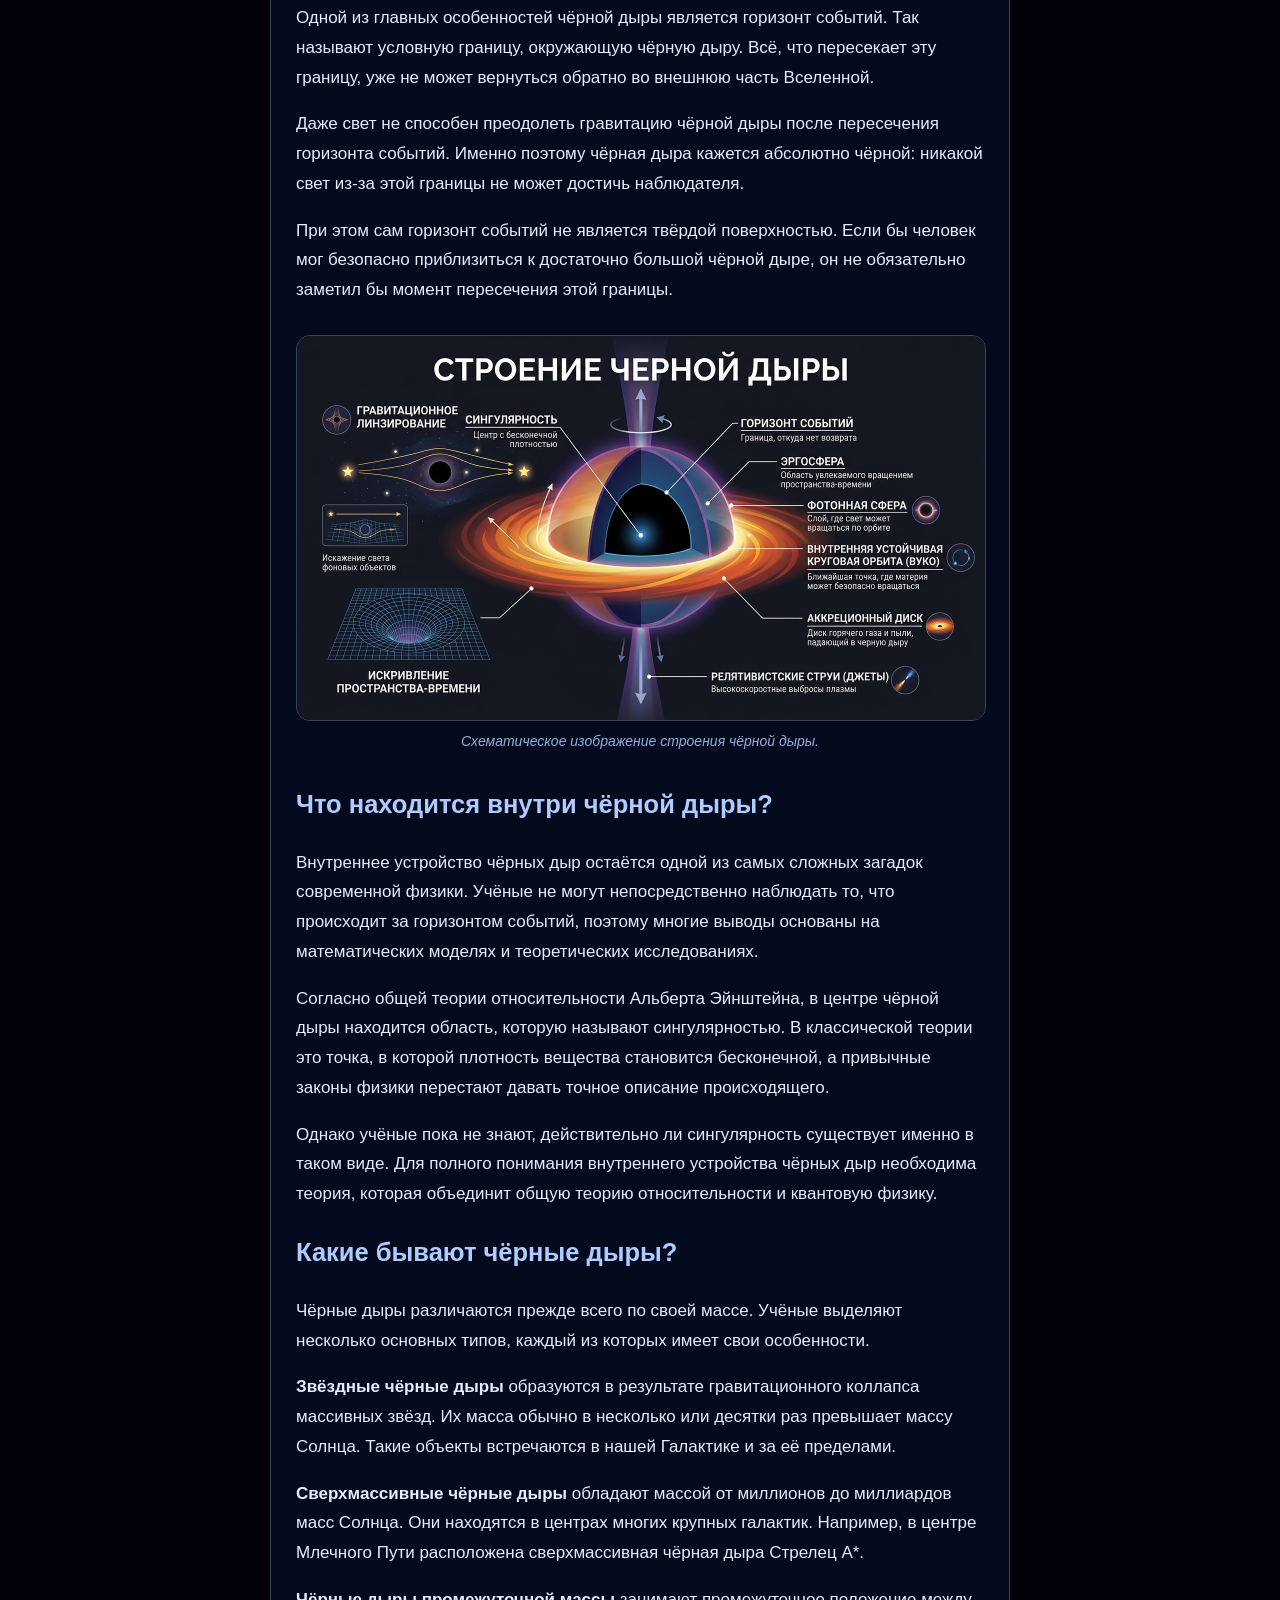
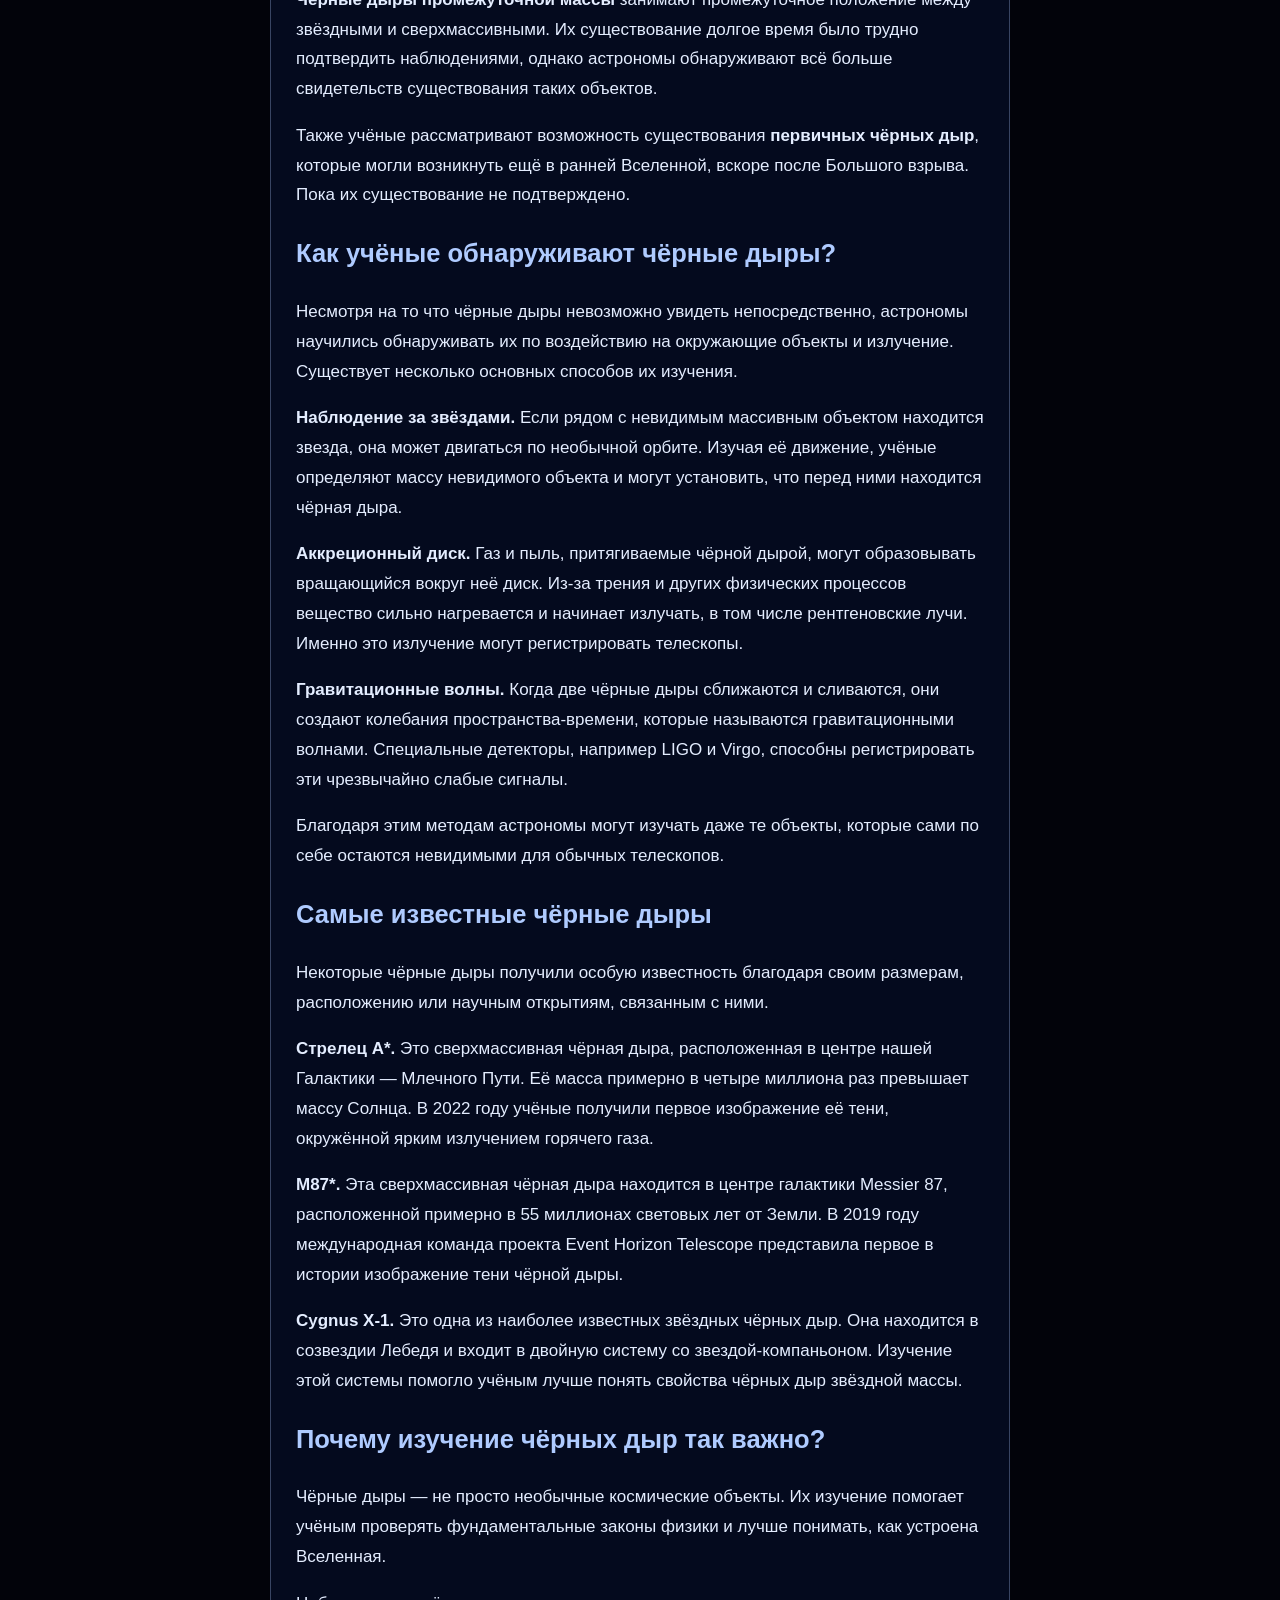
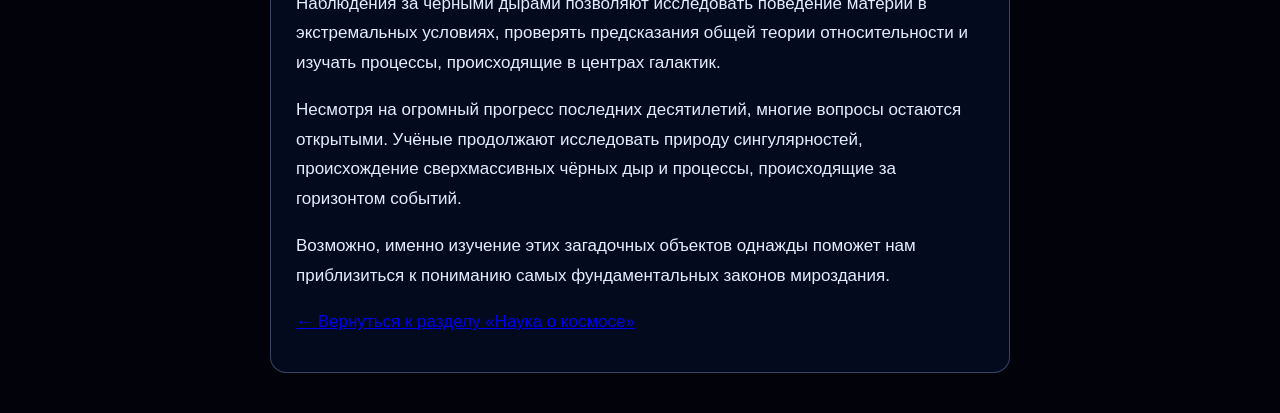
==== commit 6456a619: "Update black-hole.html" ====
--- a/black-hole.html
+++ b/black-hole.html
@@ -278,5 +278,27 @@
 
 </div>
 
+    </section>
+
+    <script>
+        const starsFar = document.querySelector(".stars-far");
+        const starsNear = document.querySelector(".stars-near");
+
+        function moveStars() {
+            const scrollY = window.scrollY;
+
+            if (starsFar) {
+                starsFar.style.backgroundPosition = `0 ${-scrollY * 0.12}px`;
+            }
+
+            if (starsNear) {
+                starsNear.style.backgroundPosition = `0 ${-scrollY * 0.3}px`;
+            }
+        }
+
+        window.addEventListener("scroll", moveStars, { passive: true });
+        moveStars();
+    </script>
+
 </body>
 </html>
--- a/style.css
+++ b/style.css
@@ -72,37 +72,10 @@
     background-color: #02030A;
     background-image: none;
     position: relative;
-}
-.science-page::before {
-    content: "";
-    position: fixed;
-    inset: 0;
-    pointer-events: none;
-    z-index: -1;
-    background-image:
-        radial-gradient(1px 1px at 12% 18%, #FFFFFF 99%, transparent),
-        radial-gradient(1.5px 1.5px at 35% 42%, #FFFFFF 99%, transparent),
-        radial-gradient(1px 1px at 68% 15%, #FFFFFF 99%, transparent),
-        radial-gradient(1.5px 1.5px at 82% 63%, #FFFFFF 99%, transparent),
-        radial-gradient(1px 1px at 23% 78%, #FFFFFF 99%, transparent),
-        radial-gradient(1px 1px at 53% 88%, #FFFFFF 99%, transparent),
-        radial-gradient(1.5px 1.5px at 91% 32%, #FFFFFF 99%, transparent),
-        radial-gradient(1px 1px at 45% 8%, #FFFFFF 99%, transparent);
-    background-size: 100% 100%;
-    background-repeat: repeat;
-}
-@keyframes stars-drift {
-    from {
-        transform: translateY(0);
-    }
-    to {
-        transform: translateY(100px);
-    }
-}
-
-.science-page::before {
-    animation: stars-drift 60s linear infinite;
-}
+    --stars-far-y: 0px;
+    --stars-near-y: 0px;
+}
+
 .science-page h1 {
     font-family: 'Space Grotesk', sans-serif;
     font-size: 48px;
@@ -401,7 +374,7 @@
 }
 
 /* Звёздное пространство Astralis */
-.home-page .stars-layer {
+.stars-layer {
     position: fixed;
     inset: 0;
     width: 100%;
@@ -416,7 +389,7 @@
 
 
 
-.home-page .stars-far {
+.stars-layer {
     background-image:
         radial-gradient(1.5px 1.5px at 40px 60px, rgba(225, 232, 255, 1), transparent),
         radial-gradient(1.5px 1.5px at 180px 130px, rgba(215, 225, 255, 0.95), transparent),
@@ -426,7 +399,7 @@
     filter: drop-shadow(0 0 3px rgba(170, 190, 255, 0.8));
 }
 
-.home-page .stars-near {
+.stars-near {
     background-image:
         radial-gradient(2px 2px at 90px 100px, rgba(245, 240, 255, 1), transparent),
         radial-gradient(2px 2px at 230px 190px, rgba(225, 235, 255, 1), transparent),
@@ -435,6 +408,7 @@
     opacity: 1;
     filter: drop-shadow(0 0 4px rgba(190, 195, 255, 0.9));
 }
+
 .leaflet-control-attribution {
     background: rgba(0, 0, 0, 0.55) !important;
     color: rgba(255, 255, 255, 0.55) !important;
@@ -444,6 +418,7 @@
 .leaflet-control-attribution a {
     color: rgba(175, 203, 255, 0.65) !important;
 }
+
 /* Плавность сайта */
 html {
     scroll-behavior: smooth;
@@ -455,6 +430,7 @@
 .science-card {
     transition: all 0.35s ease;
 }
+
 .article-content .article-image {
     display: block;
     width: 100%;
@@ -466,14 +442,67 @@
     margin: 30px auto;
     box-sizing: border-box;
 }
-.science-index-page::before {
-    background-image:
-        radial-gradient(1px 1px at 12% 18%, #BFDFFF 99%, transparent),
-        radial-gradient(1.5px 1.5px at 35% 42%, #D7EAFF 99%, transparent),
-        radial-gradient(1px 1px at 68% 15%, #AFCBFF 99%, transparent),
-        radial-gradient(1.5px 1.5px at 82% 63%, #E4EDFF 99%, transparent),
-        radial-gradient(1px 1px at 23% 78%, #BFDFFF 99%, transparent),
-        radial-gradient(1px 1px at 53% 88%, #D7EAFF 99%, transparent),
-        radial-gradient(1.5px 1.5px at 91% 32%, #AFCBFF 99%, transparent),
-        radial-gradient(1px 1px at 45% 8%, #E4EDFF 99%, transparent);
-}
+
+/* Общий фон и два слоя звёзд */
+.science-page {
+    background-color: #02030A;
+    background-image: none;
+    position: relative;
+}
+
+.article-figure {
+    width: 100%;
+    margin: 30px auto;
+    text-align: center;
+}
+
+.article-figure .article-image {
+    margin: 0 auto;
+}
+
+.article-figure figcaption {
+    margin-top: 10px;
+    color: #AFCBFF;
+    font-family: 'Manrope', sans-serif;
+    font-size: 14px;
+    font-style: italic;
+    line-height: 1.5;
+    opacity: 0.85;
+}
+
+.questions-page .back-arrow {
+    position: fixed;
+    bottom: 30px;
+    left: 30px;
+    right: auto;
+    z-index: 1000;
+}
+
+.article-return {
+    position: static;
+    width: 100%;
+    margin-top: 35px;
+    padding-bottom: 25px;
+    text-align: left;
+}
+
+.article-return a {
+    position: static;
+    display: inline-block;
+    color: #AFCBFF;
+    text-decoration: none;
+    font-size: 16px;
+}
+
+.article-return a:hover {
+    color: #FFFFFF;
+}
+
+
+
+
+
+
+
+
+
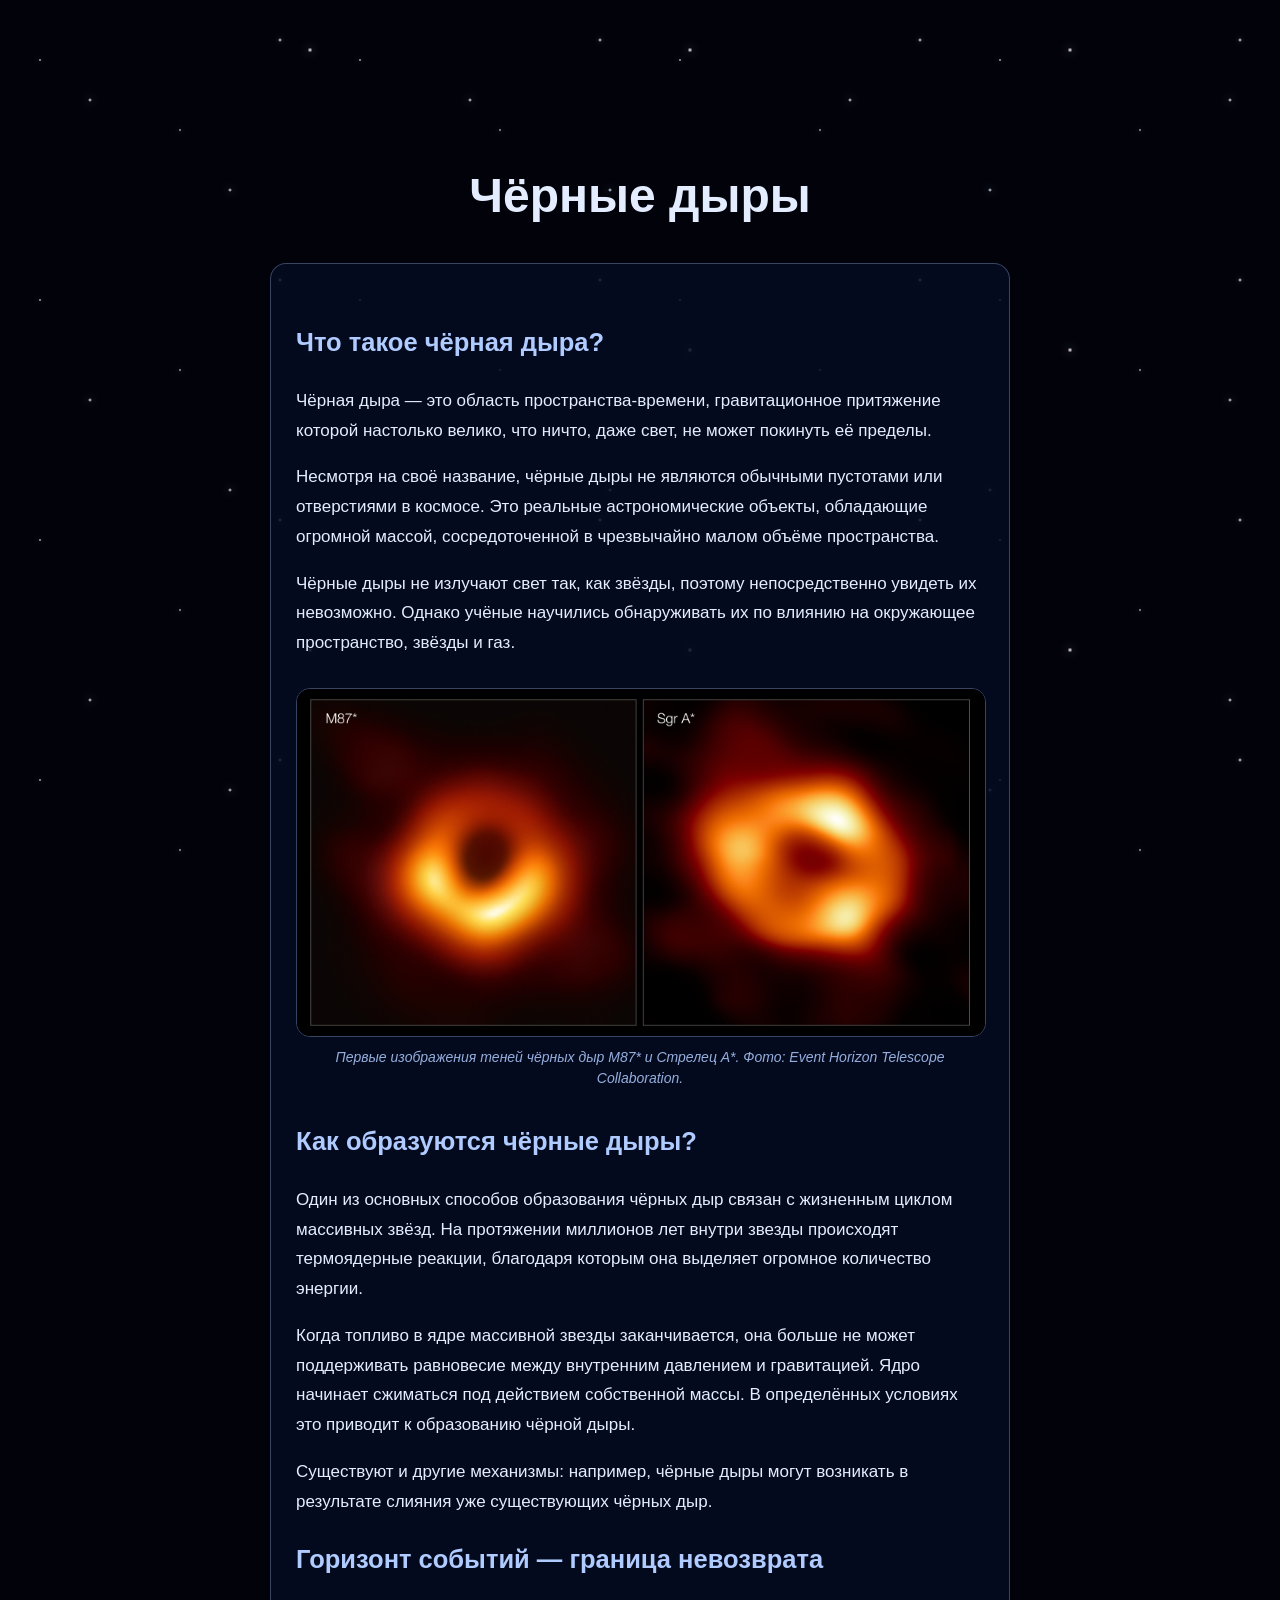
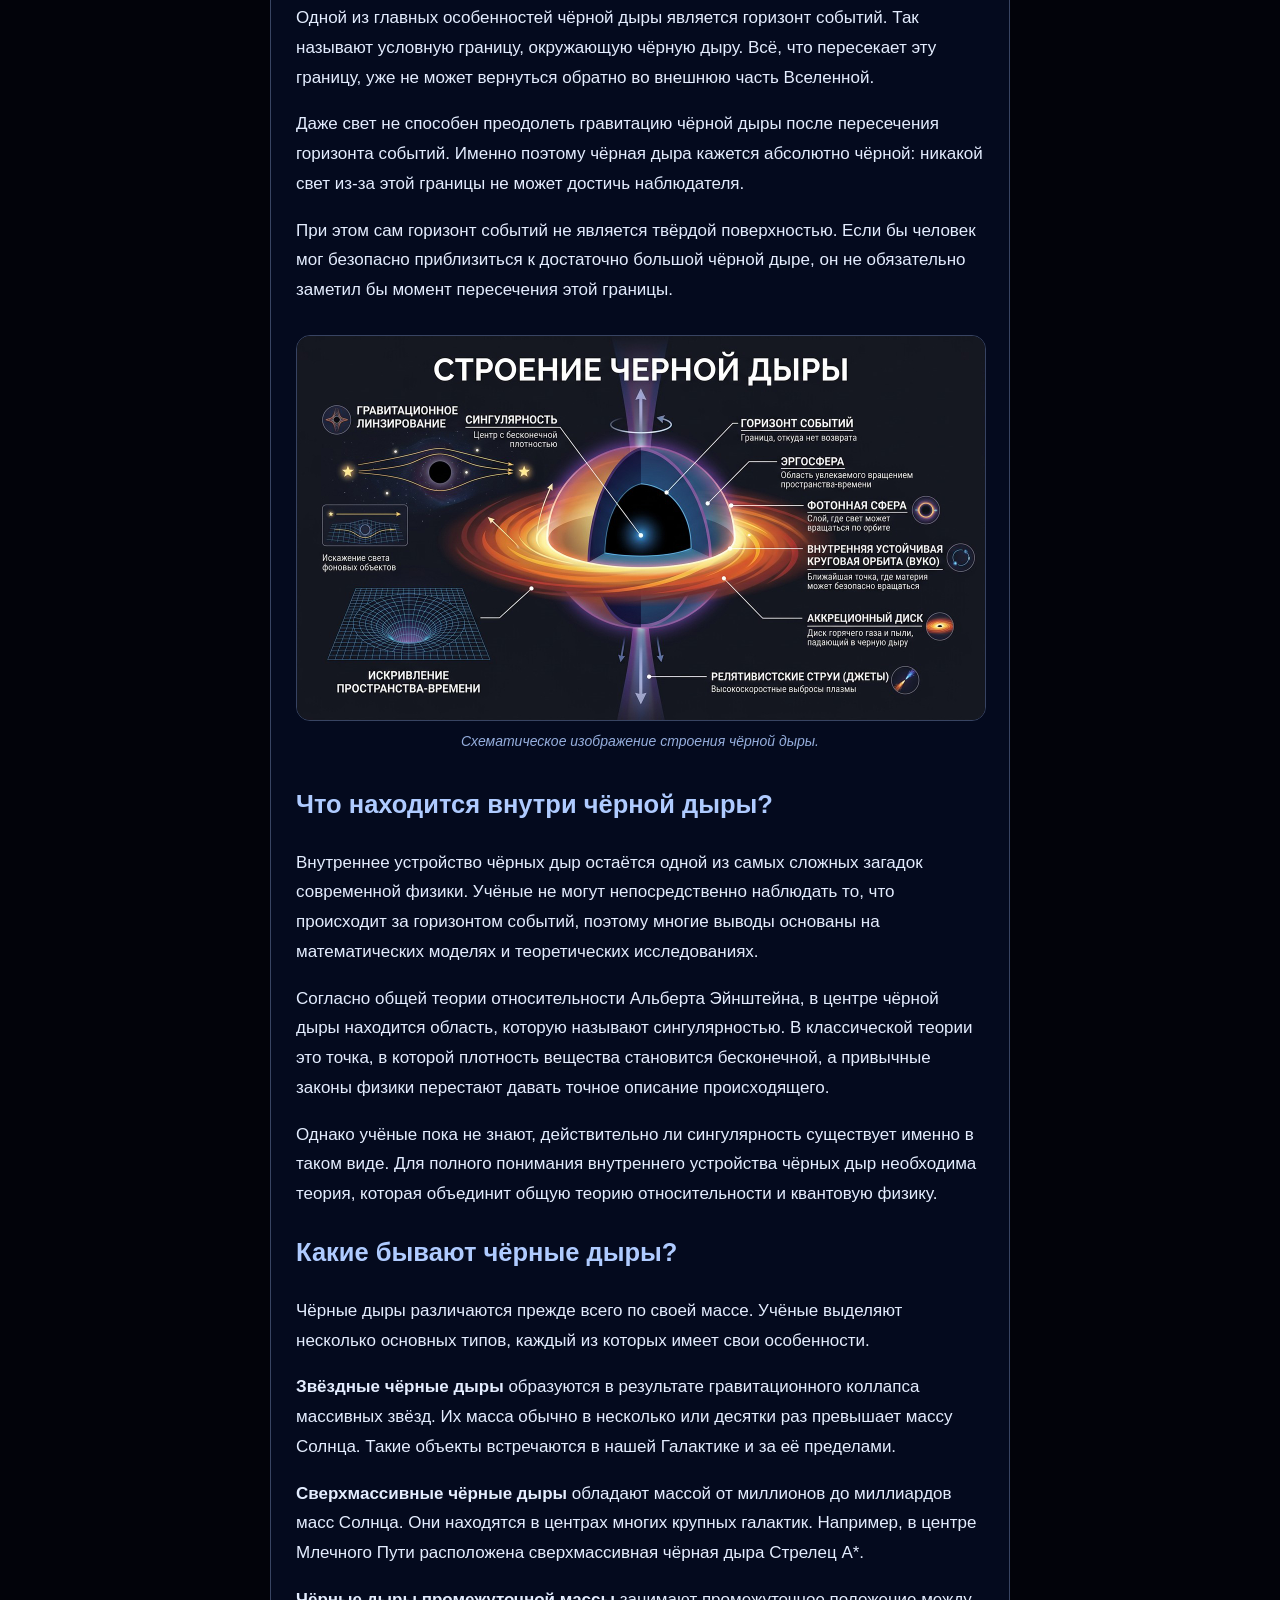
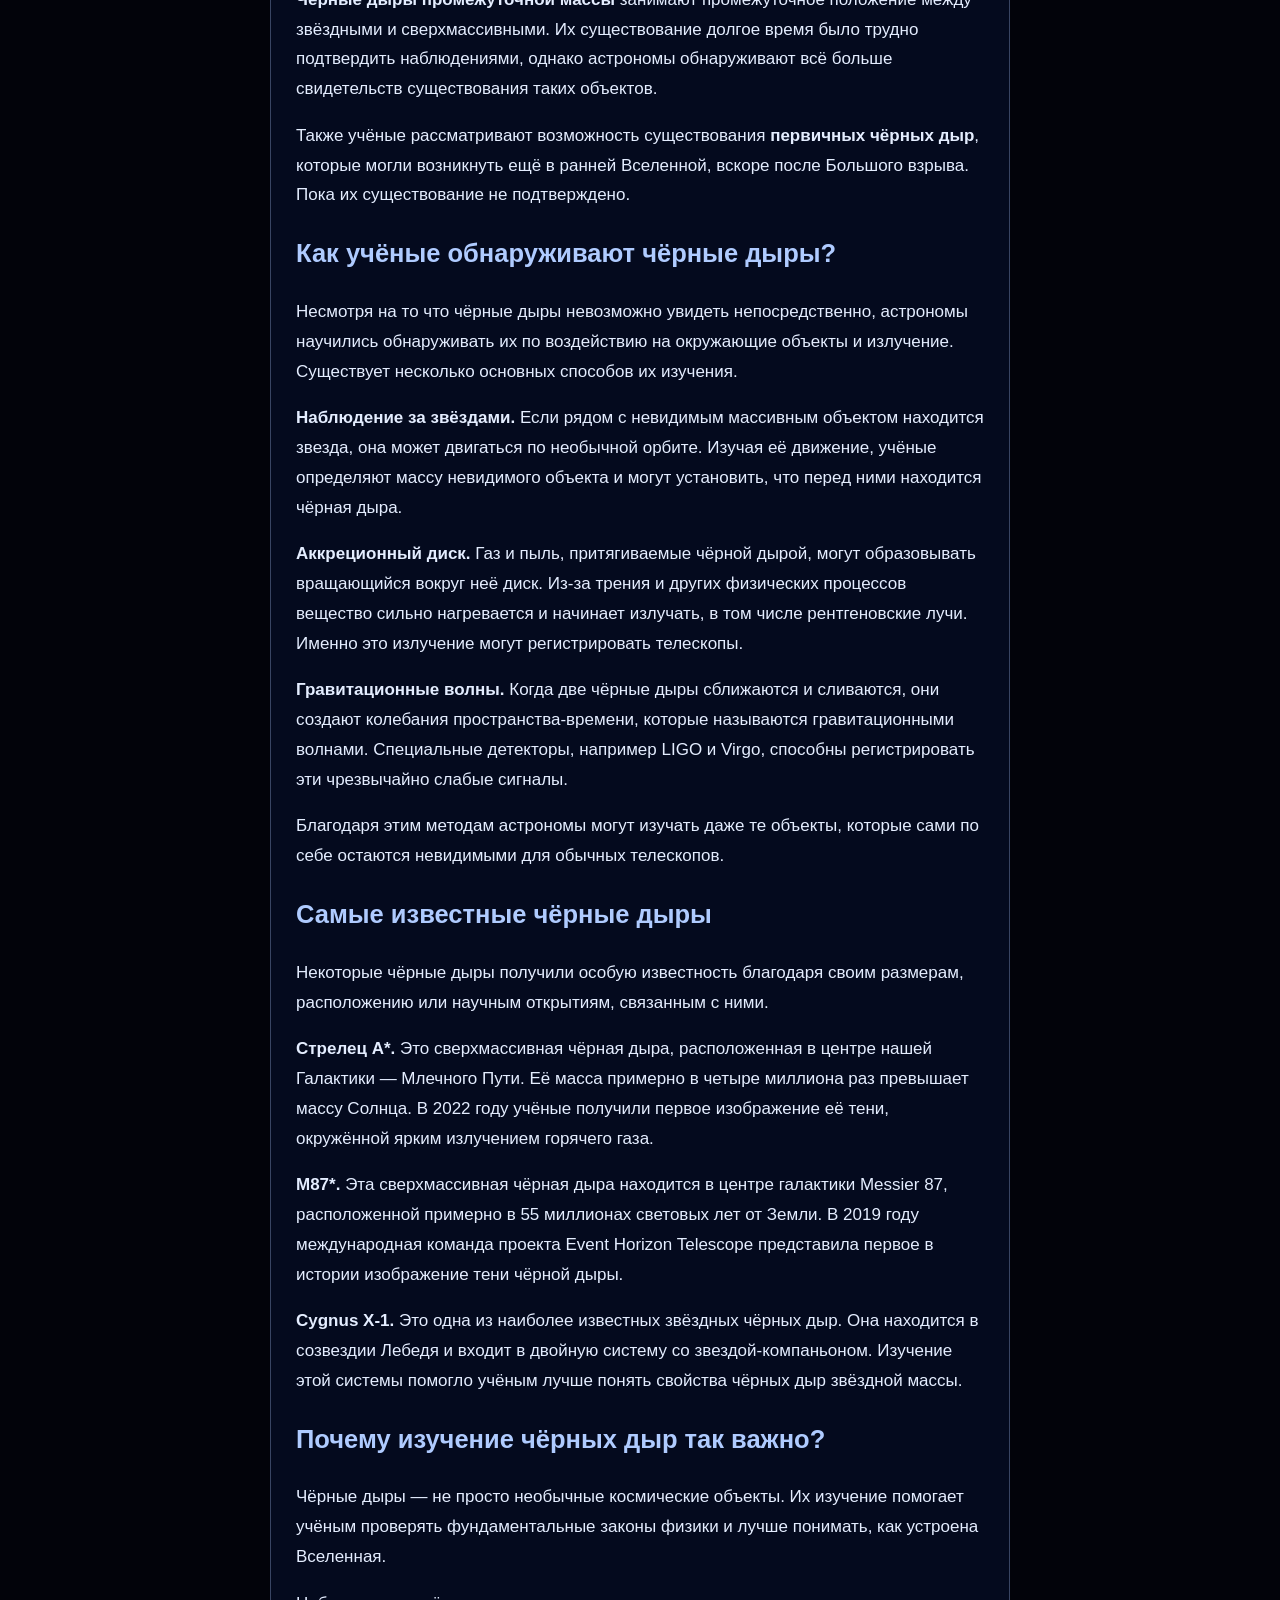
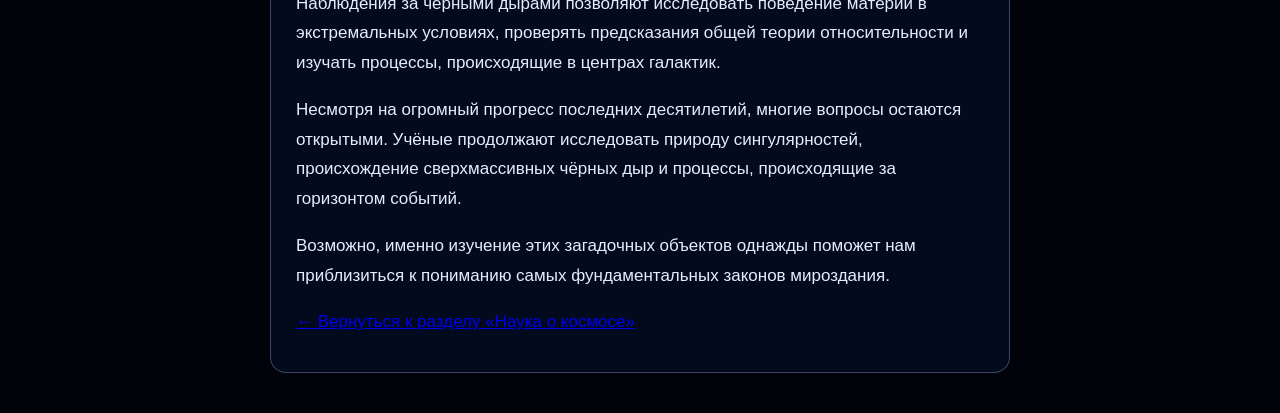
==== commit 7606fffe: "Update black-hole.html" ====
--- a/black-hole.html
+++ b/black-hole.html
@@ -7,7 +7,8 @@
     <link rel="stylesheet" href="style.css">
 </head>
 <body class="science-page black-hole-page">
-
+    <div class="stars-layer stars-far" aria-hidden="true"></div>
+    <div class="stars-layer stars-near" aria-hidden="true"></div>
     <h1>Чёрные дыры</h1>
     <div class="article-content">
     <h2>Что такое чёрная дыра?</h2>
@@ -302,3 +303,4 @@
 
 </body>
 </html>
+
--- a/style.css
+++ b/style.css
@@ -498,11 +498,42 @@
     color: #FFFFFF;
 }
 
-
-
-
-
-
-
-
-
+/* Звёздные слои на научных страницах */
+.science-page .stars-layer {
+    position: fixed;
+    inset: 0;
+    width: 100%;
+    height: 100vh;
+    pointer-events: none;
+    background-repeat: repeat;
+    z-index: 0;
+    will-change: background-position;
+}
+
+.science-page .stars-far {
+    background-image:
+        radial-gradient(1.5px 1.5px at 40px 60px, rgba(225, 232, 255, 1), transparent),
+        radial-gradient(1.5px 1.5px at 180px 130px, rgba(215, 225, 255, 0.95), transparent),
+        radial-gradient(2px 2px at 280px 40px, rgba(235, 238, 255, 1), transparent);
+    background-size: 320px 240px;
+    filter: drop-shadow(0 0 3px rgba(170, 190, 255, 0.8));
+}
+
+.science-page .stars-near {
+    background-image:
+        radial-gradient(2px 2px at 90px 100px, rgba(245, 240, 255, 1), transparent),
+        radial-gradient(2px 2px at 230px 190px, rgba(225, 235, 255, 1), transparent),
+        radial-gradient(2.5px 2.5px at 310px 50px, rgba(255, 245, 255, 1), transparent);
+    background-size: 380px 300px;
+    filter: drop-shadow(0 0 4px rgba(190, 195, 255, 0.9));
+}
+/* Содержимое научных страниц располагается поверх звёзд */
+.science-page > *:not(.stars-layer) {
+    position: relative;
+    z-index: 1;
+}
+
+/* Звёзды остаются позади содержимого */
+.science-page .stars-layer {
+    z-index: 0;
+}
